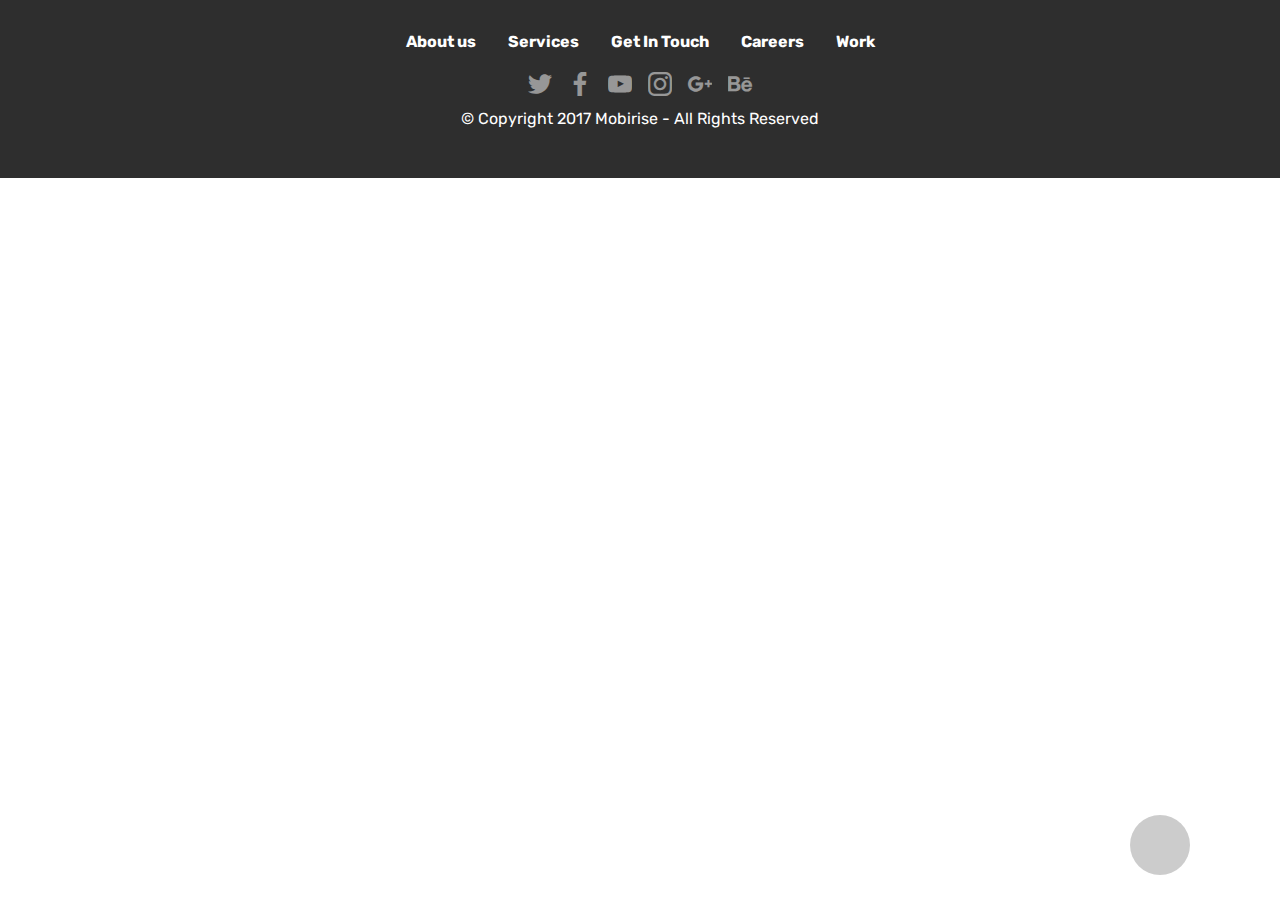
==== about.html @ 17cddb64 "create github pages" ====
<!DOCTYPE html>
<html>
<head>
  <!-- Site made with Mobirise Website Builder v4.3.5, https://mobirise.com -->
  <meta charset="UTF-8">
  <meta http-equiv="X-UA-Compatible" content="IE=edge">
  <meta name="generator" content="Mobirise v4.3.5, mobirise.com">
  <meta name="viewport" content="width=device-width, initial-scale=1">
  <link rel="shortcut icon" href="assets/images/smyf-s-logo-by-smyf-d3f9wxp-128x128.png" type="image/x-icon">
  <meta name="description" content="Who is Horizons?">
  <title>About_Us</title>
  <link rel="stylesheet" href="assets/tether/tether.min.css">
  <link rel="stylesheet" href="assets/bootstrap/css/bootstrap.min.css">
  <link rel="stylesheet" href="assets/bootstrap/css/bootstrap-grid.min.css">
  <link rel="stylesheet" href="assets/bootstrap/css/bootstrap-reboot.min.css">
  <link rel="stylesheet" href="assets/animate.css/animate.min.css">
  <link rel="stylesheet" href="assets/socicon/css/styles.css">
  <link rel="stylesheet" href="assets/theme/css/style.css">
  <link rel="stylesheet" href="assets/mobirise/css/mbr-additional.css" type="text/css">
  
  
  
</head>
<body>
<section once="" class="cid-qyWJoiJbVo" id="footer7-c" data-rv-view="954">

    

    

    <div class="container">
        <div class="media-container-row align-center mbr-white">
            <div class="row">
                <ul class="foot-menu">
                    
                    
                    
                    
                    
                <li class="foot-menu-item mbr-fonts-style display-7">
                        <a class="text-white mbr-bold" href="#" target="_blank">About us</a>
                    </li><li class="foot-menu-item mbr-fonts-style display-7">
                        <a class="text-white mbr-bold" href="#" target="_blank">Services</a>
                    </li><li class="foot-menu-item mbr-fonts-style display-7">
                        <a class="text-white mbr-bold" href="#" target="_blank">Get In Touch</a>
                    </li><li class="foot-menu-item mbr-fonts-style display-7">
                        <a class="text-white mbr-bold" href="#" target="_blank">Careers</a>
                    </li><li class="foot-menu-item mbr-fonts-style display-7">
                        <a class="text-white mbr-bold" href="#" target="_blank">Work</a>
                    </li></ul>
            </div>
            <div class="row">
                <div class="social-list align-right pb-2">
                    
                    
                    
                    
                    
                    
                <div class="soc-item">
                        <a href="https://twitter.com/mobirise" target="_blank">
                            <span class="socicon-twitter socicon mbr-iconfont mbr-iconfont-social" media-simple="true"></span>
                        </a>
                    </div><div class="soc-item">
                        <a href="https://www.facebook.com/pages/Mobirise/1616226671953247" target="_blank">
                            <span class="socicon-facebook socicon mbr-iconfont mbr-iconfont-social" media-simple="true"></span>
                        </a>
                    </div><div class="soc-item">
                        <a href="https://www.youtube.com/c/mobirise" target="_blank">
                            <span class="socicon-youtube socicon mbr-iconfont mbr-iconfont-social" media-simple="true"></span>
                        </a>
                    </div><div class="soc-item">
                        <a href="https://instagram.com/mobirise" target="_blank">
                            <span class="socicon-instagram socicon mbr-iconfont mbr-iconfont-social" media-simple="true"></span>
                        </a>
                    </div><div class="soc-item">
                        <a href="https://plus.google.com/u/0/+Mobirise" target="_blank">
                            <span class="socicon-googleplus socicon mbr-iconfont mbr-iconfont-social" media-simple="true"></span>
                        </a>
                    </div><div class="soc-item">
                        <a href="https://www.behance.net/Mobirise" target="_blank">
                            <span class="socicon-behance socicon mbr-iconfont mbr-iconfont-social" media-simple="true"></span>
                        </a>
                    </div></div>
            </div>
            <div class="row row-copirayt">
                <p class="mbr-text mb-0 mbr-fonts-style mbr-white display-7">
                    © Copyright 2017 Mobirise - All Rights Reserved
                </p>
            </div>
        </div>
    </div>
</section>


  <section class="engine"><a href="https://mobirise.co/f">bootstrap builder</a></section><script src="assets/web/assets/jquery/jquery.min.js"></script>
  <script src="assets/popper/popper.min.js"></script>
  <script src="assets/tether/tether.min.js"></script>
  <script src="assets/bootstrap/js/bootstrap.min.js"></script>
  <script src="assets/smooth-scroll/smooth-scroll.js"></script>
  <script src="assets/viewport-checker/jquery.viewportchecker.js"></script>
  <script src="assets/theme/js/script.js"></script>
  
  
 <div id="scrollToTop" class="scrollToTop mbr-arrow-up"><a style="text-align: center;"><i class="mbri-down mbr-iconfont"></i></a></div>
    <input name="animation" type="hidden">
  </body>
</html>
---- assets/socicon/css/styles.css ----
@charset "UTF-8";

@font-face {
  font-family: "socicon";
  src:url("../fonts/socicon.eot");
  src:url("../fonts/socicon.eot?#iefix") format("embedded-opentype"),
    url("../fonts/socicon.woff") format("woff"),
    url("../fonts/socicon.ttf") format("truetype"),
    url("../fonts/socicon.svg#socicon") format("svg");
  font-weight: normal;
  font-style: normal;

}

[data-icon]:before {
  font-family: "socicon" !important;
  content: attr(data-icon);
  font-style: normal !important;
  font-weight: normal !important;
  font-variant: normal !important;
  text-transform: none !important;
  speak: none;
  line-height: 1;
  -webkit-font-smoothing: antialiased;
  -moz-osx-font-smoothing: grayscale;
}

[class^="socicon-"]:before,
[class*=" socicon-"]:before {
  font-family: "socicon" !important;
  font-style: normal !important;
  font-weight: normal !important;
  font-variant: normal !important;
  text-transform: none !important;
  speak: none;
  line-height: 1;
  -webkit-font-smoothing: antialiased;
  -moz-osx-font-smoothing: grayscale;
}

.socicon-modelmayhem:before {
  content: "\e000";
}
.socicon-mixcloud:before {
  content: "\e001";
}
.socicon-drupal:before {
  content: "\e002";
}
.socicon-swarm:before {
  content: "\e003";
}
.socicon-istock:before {
  content: "\e004";
}
.socicon-yammer:before {
  content: "\e005";
}
.socicon-ello:before {
  content: "\e006";
}
.socicon-stackoverflow:before {
  content: "\e007";
}
.socicon-persona:before {
  content: "\e008";
}
.socicon-triplej:before {
  content: "\e009";
}
.socicon-houzz:before {
  content: "\e00a";
}
.socicon-rss:before {
  content: "\e00b";
}
.socicon-paypal:before {
  content: "\e00c";
}
.socicon-odnoklassniki:before {
  content: "\e00d";
}
.socicon-airbnb:before {
  content: "\e00e";
}
.socicon-periscope:before {
  content: "\e00f";
}
.socicon-outlook:before {
  content: "\e010";
}
.socicon-coderwall:before {
  content: "\e011";
}
.socicon-tripadvisor:before {
  content: "\e012";
}
.socicon-appnet:before {
  content: "\e013";
}
.socicon-goodreads:before {
  content: "\e014";
}
.socicon-tripit:before {
  content: "\e015";
}
.socicon-lanyrd:before {
  content: "\e016";
}
.socicon-slideshare:before {
  content: "\e017";
}
.socicon-buffer:before {
  content: "\e018";
}
.socicon-disqus:before {
  content: "\e019";
}
.socicon-vkontakte:before {
  content: "\e01a";
}
.socicon-whatsapp:before {
  content: "\e01b";
}
.socicon-patreon:before {
  content: "\e01c";
}
.socicon-storehouse:before {
  content: "\e01d";
}
.socicon-pocket:before {
  content: "\e01e";
}
.socicon-mail:before {
  content: "\e01f";
}
.socicon-blogger:before {
  content: "\e020";
}
.socicon-technorati:before {
  content: "\e021";
}
.socicon-reddit:before {
  content: "\e022";
}
.socicon-dribbble:before {
  content: "\e023";
}
.socicon-stumbleupon:before {
  content: "\e024";
}
.socicon-digg:before {
  content: "\e025";
}
.socicon-envato:before {
  content: "\e026";
}
.socicon-behance:before {
  content: "\e027";
}
.socicon-delicious:before {
  content: "\e028";
}
.socicon-deviantart:before {
  content: "\e029";
}
.socicon-forrst:before {
  content: "\e02a";
}
.socicon-play:before {
  content: "\e02b";
}
.socicon-zerply:before {
  content: "\e02c";
}
.socicon-wikipedia:before {
  content: "\e02d";
}
.socicon-apple:before {
  content: "\e02e";
}
.socicon-flattr:before {
  content: "\e02f";
}
.socicon-github:before {
  content: "\e030";
}
.socicon-renren:before {
  content: "\e031";
}
.socicon-friendfeed:before {
  content: "\e032";
}
.socicon-newsvine:before {
  content: "\e033";
}
.socicon-identica:before {
  content: "\e034";
}
.socicon-bebo:before {
  content: "\e035";
}
.socicon-zynga:before {
  content: "\e036";
}
.socicon-steam:before {
  content: "\e037";
}
.socicon-xbox:before {
  content: "\e038";
}
.socicon-windows:before {
  content: "\e039";
}
.socicon-qq:before {
  content: "\e03a";
}
.socicon-douban:before {
  content: "\e03b";
}
.socicon-meetup:before {
  content: "\e03c";
}
.socicon-playstation:before {
  content: "\e03d";
}
.socicon-android:before {
  content: "\e03e";
}
.socicon-snapchat:before {
  content: "\e03f";
}
.socicon-twitter:before {
  content: "\e040";
}
.socicon-facebook:before {
  content: "\e041";
}
.socicon-googleplus:before {
  content: "\e042";
}
.socicon-pinterest:before {
  content: "\e043";
}
.socicon-foursquare:before {
  content: "\e044";
}
.socicon-yahoo:before {
  content: "\e045";
}
.socicon-skype:before {
  content: "\e046";
}
.socicon-yelp:before {
  content: "\e047";
}
.socicon-feedburner:before {
  content: "\e048";
}
.socicon-linkedin:before {
  content: "\e049";
}
.socicon-viadeo:before {
  content: "\e04a";
}
.socicon-xing:before {
  content: "\e04b";
}
.socicon-myspace:before {
  content: "\e04c";
}
.socicon-soundcloud:before {
  content: "\e04d";
}
.socicon-spotify:before {
  content: "\e04e";
}
.socicon-grooveshark:before {
  content: "\e04f";
}
.socicon-lastfm:before {
  content: "\e050";
}
.socicon-youtube:before {
  content: "\e051";
}
.socicon-vimeo:before {
  content: "\e052";
}
.socicon-dailymotion:before {
  content: "\e053";
}
.socicon-vine:before {
  content: "\e054";
}
.socicon-flickr:before {
  content: "\e055";
}
.socicon-500px:before {
  content: "\e056";
}
.socicon-wordpress:before {
  content: "\e058";
}
.socicon-tumblr:before {
  content: "\e059";
}
.socicon-twitch:before {
  content: "\e05a";
}
.socicon-8tracks:before {
  content: "\e05b";
}
.socicon-amazon:before {
  content: "\e05c";
}
.socicon-icq:before {
  content: "\e05d";
}
.socicon-smugmug:before {
  content: "\e05e";
}
.socicon-ravelry:before {
  content: "\e05f";
}
.socicon-weibo:before {
  content: "\e060";
}
.socicon-baidu:before {
  content: "\e061";
}
.socicon-angellist:before {
  content: "\e062";
}
.socicon-ebay:before {
  content: "\e063";
}
.socicon-imdb:before {
  content: "\e064";
}
.socicon-stayfriends:before {
  content: "\e065";
}
.socicon-residentadvisor:before {
  content: "\e066";
}
.socicon-google:before {
  content: "\e067";
}
.socicon-yandex:before {
  content: "\e068";
}
.socicon-sharethis:before {
  content: "\e069";
}
.socicon-bandcamp:before {
  content: "\e06a";
}
.socicon-itunes:before {
  content: "\e06b";
}
.socicon-deezer:before {
  content: "\e06c";
}
.socicon-telegram:before {
  content: "\e06e";
}
.socicon-openid:before {
  content: "\e06f";
}
.socicon-amplement:before {
  content: "\e070";
}
.socicon-viber:before {
  content: "\e071";
}
.socicon-zomato:before {
  content: "\e072";
}
.socicon-draugiem:before {
  content: "\e074";
}
.socicon-endomodo:before {
  content: "\e075";
}
.socicon-filmweb:before {
  content: "\e076";
}
.socicon-stackexchange:before {
  content: "\e077";
}
.socicon-wykop:before {
  content: "\e078";
}
.socicon-teamspeak:before {
  content: "\e079";
}
.socicon-teamviewer:before {
  content: "\e07a";
}
.socicon-ventrilo:before {
  content: "\e07b";
}
.socicon-younow:before {
  content: "\e07c";
}
.socicon-raidcall:before {
  content: "\e07d";
}
.socicon-mumble:before {
  content: "\e07e";
}
.socicon-medium:before {
  content: "\e06d";
}
.socicon-bebee:before {
  content: "\e07f";
}
.socicon-hitbox:before {
  content: "\e080";
}
.socicon-reverbnation:before {
  content: "\e081";
}
.socicon-formulr:before {
  content: "\e082";
}
.socicon-instagram:before {
  content: "\e057";
}
.socicon-battlenet:before {
  content: "\e083";
}
.socicon-chrome:before {
  content: "\e084";
}
.socicon-discord:before {
  content: "\e086";
}
.socicon-issuu:before {
  content: "\e087";
}
.socicon-macos:before {
  content: "\e088";
}
.socicon-firefox:before {
  content: "\e089";
}
.socicon-opera:before {
  content: "\e08d";
}
.socicon-keybase:before {
  content: "\e090";
}
.socicon-alliance:before {
  content: "\e091";
}
.socicon-livejournal:before {
  content: "\e092";
}
.socicon-googlephotos:before {
  content: "\e093";
}
.socicon-horde:before {
  content: "\e094";
}
.socicon-etsy:before {
  content: "\e095";
}
.socicon-zapier:before {
  content: "\e096";
}
.socicon-google-scholar:before {
  content: "\e097";
}
.socicon-researchgate:before {
  content: "\e098";
}
.socicon-wechat:before {
  content: "\e099";
}
.socicon-strava:before {
  content: "\e09a";
}
.socicon-line:before {
  content: "\e09b";
}
.socicon-lyft:before {
  content: "\e09c";
}
.socicon-uber:before {
  content: "\e09d";
}
.socicon-songkick:before {
  content: "\e09e";
}
.socicon-viewbug:before {
  content: "\e09f";
}
.socicon-googlegroups:before {
  content: "\e0a0";
}
.socicon-quora:before {
  content: "\e073";
}
.socicon-diablo:before {
  content: "\e085";
}
.socicon-blizzard:before {
  content: "\e0a1";
}
.socicon-hearthstone:before {
  content: "\e08b";
}
.socicon-heroes:before {
  content: "\e08a";
}
.socicon-overwatch:before {
  content: "\e08c";
}
.socicon-warcraft:before {
  content: "\e08e";
}
.socicon-starcraft:before {
  content: "\e08f";
}
.socicon-beam:before {
  content: "\e0a2";
}
.socicon-curse:before {
  content: "\e0a3";
}
.socicon-player:before {
  content: "\e0a4";
}
.socicon-streamjar:before {
  content: "\e0a5";
}
.socicon-nintendo:before {
  content: "\e0a6";
}
.socicon-hellocoton:before {
  content: "\e0a7";
}
---- assets/theme/css/style.css ----
/*!
 * Mobirise v4 theme (https://mobirise.com/)
 * Copyright 2017 Mobirise
 */
section {
  background-color: #eeeeee; }

section,
.container,
.container-fluid {
  position: relative;
  word-wrap: break-word; }

a.mbr-iconfont:hover {
  text-decoration: none; }

.article .lead p, .article .lead ul, .article .lead ol, .article .lead pre, .article .lead blockquote {
  margin-bottom: 0; }

a {
  font-style: normal;
  font-weight: 400;
  cursor: pointer; }
  a, a:hover {
    text-decoration: none; }

figure {
  margin-bottom: 0; }

body {
  color: #232323; }

h1, h2, h3, h4, h5, h6,
.h1, .h2, .h3, .h4, .h5, .h6,
.display-1, .display-2, .display-3, .display-4 {
  line-height: 1;
  word-break: break-word;
  word-wrap: break-word; }

b, strong {
  font-weight: bold; }

blockquote {
  padding: 10px 0 10px 20px;
  position: relative;
  border-left: 2px solid;
  border-color: #ff3366; }

input:-webkit-autofill, input:-webkit-autofill:hover, input:-webkit-autofill:focus, input:-webkit-autofill:active {
  transition-delay: 9999s;
  transition-property: background-color, color; }

textarea[type="hidden"] {
  display: none; }

body {
  position: relative; }

section {
  background-position: 50% 50%;
  background-repeat: no-repeat;
  background-size: cover; }
  section .mbr-background-video,
  section .mbr-background-video-preview {
    position: absolute;
    bottom: 0;
    left: 0;
    right: 0;
    top: 0; }

.hidden {
  visibility: hidden; }

.mbr-z-index20 {
  z-index: 20; }

/*! Base colors */
.mbr-white {
  color: #ffffff; }

.mbr-black {
  color: #000000; }

.mbr-bg-white {
  background-color: #ffffff; }

.mbr-bg-black {
  background-color: #000000; }

/*! Text-aligns */
.align-left {
  text-align: left; }

.align-center {
  text-align: center; }

.align-right {
  text-align: right; }

@media (max-width: 767px) {
  .align-left, .align-center, .align-right, .mbr-section-btn, .mbr-section-title {
    text-align: center; } }
/*! Font-weight  */
.mbr-light {
  font-weight: 300; }

.mbr-regular {
  font-weight: 400; }

.mbr-semibold {
  font-weight: 500; }

.mbr-bold {
  font-weight: 700; }

/*! Media  */
.media-size-item {
  -webkit-flex: 1 1 auto;
  -moz-flex: 1 1 auto;
  -ms-flex: 1 1 auto;
  -o-flex: 1 1 auto;
  flex: 1 1 auto; }

.media-content {
  -webkit-flex-basis: 100%;
  flex-basis: 100%; }

.media-container-row {
  display: -ms-flexbox;
  display: -webkit-flex;
  display: flex;
  -webkit-flex-direction: row;
  -ms-flex-direction: row;
  flex-direction: row;
  -webkit-flex-wrap: wrap;
  -ms-flex-wrap: wrap;
  flex-wrap: wrap;
  -webkit-justify-content: center;
  -ms-flex-pack: center;
  justify-content: center;
  -webkit-align-content: center;
  -ms-flex-line-pack: center;
  align-content: center;
  -webkit-align-items: start;
  -ms-flex-align: start;
  align-items: start; }
  .media-container-row .media-size-item {
    width: 400px; }

.media-container-column {
  display: -ms-flexbox;
  display: -webkit-flex;
  display: flex;
  -webkit-flex-direction: column;
  -ms-flex-direction: column;
  flex-direction: column;
  -webkit-flex-wrap: wrap;
  -ms-flex-wrap: wrap;
  flex-wrap: wrap;
  -webkit-justify-content: center;
  -ms-flex-pack: center;
  justify-content: center;
  -webkit-align-content: center;
  -ms-flex-line-pack: center;
  align-content: center;
  -webkit-align-items: stretch;
  -ms-flex-align: stretch;
  align-items: stretch; }
  .media-container-column > * {
    width: 100%; }

@media (min-width: 992px) {
  .media-container-row {
    -webkit-flex-wrap: nowrap;
    -ms-flex-wrap: nowrap;
    flex-wrap: nowrap; } }
figure {
  overflow: hidden; }

figure[mbr-media-size] {
  transition: width 0.1s; }

.mbr-figure img, .mbr-figure iframe {
  display: block;
  width: 100%; }

.card {
  background-color: transparent;
  border: none; }

.card-img {
  text-align: center;
  flex-shrink: 0; }

.media {
  max-width: 100%;
  margin: 0 auto; }

.mbr-figure {
  -ms-flex-item-align: center;
  -ms-grid-row-align: center;
  -webkit-align-self: center;
  align-self: center; }

.media-container > div {
  max-width: 100%; }

.mbr-figure img, .card-img img {
  width: 100%; }

@media (max-width: 991px) {
  .media-size-item {
    width: auto !important; }

  .media {
    width: auto; }

  .mbr-figure {
    width: 100% !important; } }
/*! Buttons */
.mbr-section-btn {
  margin-left: -.25rem;
  margin-right: -.25rem;
  font-size: 0; }

nav .mbr-section-btn {
  margin-left: 0rem;
  margin-right: 0rem; }

/*! Btn icon margin */
.btn .mbr-iconfont, .btn.btn-sm .mbr-iconfont {
  cursor: pointer;
  margin-right: 0.5rem; }

.btn.btn-md .mbr-iconfont, .btn.btn-md .mbr-iconfont {
  margin-right: 0.8rem; }

.mbr-regular {
  font-weight: 400; }

.mbr-semibold {
  font-weight: 500; }

.mbr-bold {
  font-weight: 700; }

[type="submit"] {
  -webkit-appearance: none; }

/*! Full-screen */
.mbr-fullscreen .mbr-overlay {
  min-height: 100vh; }

.mbr-fullscreen {
  display: flex;
  display: -webkit-flex;
  display: -moz-flex;
  display: -ms-flex;
  display: -o-flex;
  align-items: center;
  -webkit-align-items: center;
  min-height: 100vh;
  padding-top: 3rem;
  padding-bottom: 3rem; }

/*! Map */
.map {
  height: 25rem;
  position: relative; }
  .map iframe {
    width: 100%;
    height: 100%; }

/* Form */
.form-asterisk {
  font-family: initial;
  position: absolute;
  top: -2px;
  font-weight: normal; }

/*! Scroll to top arrow */
.mbr-arrow-up {
  bottom: 25px;
  right: 90px;
  position: fixed;
  text-align: right;
  z-index: 5000;
  color: #ffffff;
  font-size: 32px;
  transform: rotate(180deg);
  -webkit-transform: rotate(180deg); }

.mbr-arrow-up a {
  background: rgba(0, 0, 0, 0.2);
  border-radius: 3px;
  color: #fff;
  display: inline-block;
  height: 60px;
  width: 60px;
  outline-style: none !important;
  position: relative;
  text-decoration: none;
  transition: all .3s ease-in-out;
  cursor: pointer;
  text-align: center; }
  .mbr-arrow-up a:hover {
    background-color: rgba(0, 0, 0, 0.4); }
  .mbr-arrow-up a i {
    line-height: 60px; }

.mbr-arrow-up-icon {
  display: block;
  color: #fff; }

.mbr-arrow-up-icon::before {
  content: "\203a";
  display: inline-block;
  font-family: serif;
  font-size: 32px;
  line-height: 1;
  font-style: normal;
  position: relative;
  top: 6px;
  left: -4px;
  -webkit-transform: rotate(-90deg);
  transform: rotate(-90deg); }

/*! Arrow Down */
.mbr-arrow {
  position: absolute;
  bottom: 45px;
  left: 50%;
  width: 60px;
  height: 60px;
  cursor: pointer;
  background-color: rgba(80, 80, 80, 0.5);
  border-radius: 50%;
  -webkit-transform: translateX(-50%);
  transform: translateX(-50%); }
  .mbr-arrow > a {
    display: inline-block;
    text-decoration: none;
    outline-style: none;
    -webkit-animation: arrowdown 1.7s ease-in-out infinite;
    animation: arrowdown 1.7s ease-in-out infinite; }
    .mbr-arrow > a > i {
      position: absolute;
      top: -2px;
      left: 15px;
      font-size: 2rem; }

@keyframes arrowdown {
  0% {
    transform: translateY(0px);
    -webkit-transform: translateY(0px); }
  50% {
    transform: translateY(-5px);
    -webkit-transform: translateY(-5px); }
  100% {
    transform: translateY(0px);
    -webkit-transform: translateY(0px); } }
@-webkit-keyframes arrowdown {
  0% {
    transform: translateY(0px);
    -webkit-transform: translateY(0px); }
  50% {
    transform: translateY(-5px);
    -webkit-transform: translateY(-5px); }
  100% {
    transform: translateY(0px);
    -webkit-transform: translateY(0px); } }
@media (max-width: 500px) {
  .mbr-arrow-up {
    left: 50%;
    right: auto;
    transform: translateX(-50%) rotate(180deg);
    -webkit-transform: translateX(-50%) rotate(180deg); } }
/*Gradients animation*/
@keyframes gradient-animation {
  from {
    background-position: 0% 100%;
    animation-timing-function: ease-in-out; }
  to {
    background-position: 100% 0%;
    animation-timing-function: ease-in-out; } }
@-webkit-keyframes gradient-animation {
  from {
    background-position: 0% 100%;
    animation-timing-function: ease-in-out; }
  to {
    background-position: 100% 0%;
    animation-timing-function: ease-in-out; } }
.bg-gradient {
  background-size: 200% 200%;
  animation: gradient-animation 5s infinite alternate;
  -webkit-animation: gradient-animation 5s infinite alternate; }

.menu .navbar-brand {
  display: -webkit-flex; }
  .menu .navbar-brand span {
    display: flex;
    display: -webkit-flex; }
  .menu .navbar-brand .navbar-caption-wrap {
    display: -webkit-flex; }
  .menu .navbar-brand .navbar-logo img {
    display: -webkit-flex; }
@media (min-width: 768px) and (max-width: 991px) {
  .menu .navbar-toggleable-sm .navbar-nav {
    display: -webkit-box;
    display: -webkit-flex;
    display: -ms-flexbox; } }
@media (min-width: 992px) {
  .menu .navbar-nav.nav-dropdown {
    display: -webkit-flex; }
  .menu .navbar-toggleable-sm .navbar-collapse {
    display: -webkit-flex !important; } }

/*# sourceMappingURL=style.css.map */
.engine {
	position: absolute;
	text-indent: -2400px;
	text-align: center;
	padding: 0;
	top: 0;
	left: -2400px;
}
---- assets/mobirise/css/mbr-additional.css ----
@import url(https://fonts.googleapis.com/css?family=Rubik:300,300i,400,400i,500,500i,700,700i,900,900i);





body {
  font-style: normal;
  line-height: 1.5;
}
.mbr-section-title {
  font-style: normal;
  line-height: 1.2;
}
.mbr-section-subtitle {
  line-height: 1.3;
}
.mbr-text {
  font-style: normal;
  line-height: 1.6;
}
.display-1 {
  font-family: 'Rubik', sans-serif;
  font-size: 4.25rem;
}
.display-1 > .mbr-iconfont {
  font-size: 6.8rem;
}
.display-2 {
  font-family: 'Rubik', sans-serif;
  font-size: 3.2rem;
}
.display-2 > .mbr-iconfont {
  font-size: 5.12rem;
}
.display-4 {
  font-family: 'Rubik', sans-serif;
  font-size: 1rem;
}
.display-4 > .mbr-iconfont {
  font-size: 1.6rem;
}
.display-5 {
  font-family: 'Rubik', sans-serif;
  font-size: 1.5rem;
}
.display-5 > .mbr-iconfont {
  font-size: 2.4rem;
}
.display-7 {
  font-family: 'Rubik', sans-serif;
  font-size: 1rem;
}
.display-7 > .mbr-iconfont {
  font-size: 1.6rem;
}
/* ---- Fluid typography for mobile devices ---- */
/* 1.4 - font scale ratio ( bootstrap == 1.42857 ) */
/* 100vw - current viewport width */
/* (48 - 20)  48 == 48rem == 768px, 20 == 20rem == 320px(minimal supported viewport) */
/* 0.65 - min scale variable, may vary */
@media (max-width: 768px) {
  .display-1 {
    font-size: 3.4rem;
    font-size: calc( 2.1374999999999997rem + (4.25 - 2.1374999999999997) * ((100vw - 20rem) / (48 - 20)));
    line-height: calc( 1.4 * (2.1374999999999997rem + (4.25 - 2.1374999999999997) * ((100vw - 20rem) / (48 - 20))));
  }
  .display-2 {
    font-size: 2.56rem;
    font-size: calc( 1.77rem + (3.2 - 1.77) * ((100vw - 20rem) / (48 - 20)));
    line-height: calc( 1.4 * (1.77rem + (3.2 - 1.77) * ((100vw - 20rem) / (48 - 20))));
  }
  .display-4 {
    font-size: 0.8rem;
    font-size: calc( 1rem + (1 - 1) * ((100vw - 20rem) / (48 - 20)));
    line-height: calc( 1.4 * (1rem + (1 - 1) * ((100vw - 20rem) / (48 - 20))));
  }
  .display-5 {
    font-size: 1.2rem;
    font-size: calc( 1.175rem + (1.5 - 1.175) * ((100vw - 20rem) / (48 - 20)));
    line-height: calc( 1.4 * (1.175rem + (1.5 - 1.175) * ((100vw - 20rem) / (48 - 20))));
  }
}
/* Buttons */
.btn {
  font-weight: 500;
  border-width: 2px;
  font-style: normal;
  letter-spacing: 1px;
  margin: .4rem .8rem;
  white-space: normal;
  -webkit-transition: all 0.3s ease-in-out;
  -moz-transition: all 0.3s ease-in-out;
  transition: all 0.3s ease-in-out;
  padding: 1rem 3rem;
  border-radius: 3px;
  display: inline-flex;
  align-items: center;
  justify-content: center;
  word-break: break-word;
}
.btn-sm {
  font-weight: 500;
  letter-spacing: 1px;
  -webkit-transition: all 0.3s ease-in-out;
  -moz-transition: all 0.3s ease-in-out;
  transition: all 0.3s ease-in-out;
  padding: 0.6rem 1.5rem;
  border-radius: 3px;
}
.btn-md {
  font-weight: 500;
  letter-spacing: 1px;
  margin: .4rem .8rem !important;
  -webkit-transition: all 0.3s ease-in-out;
  -moz-transition: all 0.3s ease-in-out;
  transition: all 0.3s ease-in-out;
  padding: 1rem 3rem;
  border-radius: 3px;
}
.btn-lg {
  font-weight: 500;
  letter-spacing: 1px;
  margin: .4rem .8rem !important;
  -webkit-transition: all 0.3s ease-in-out;
  -moz-transition: all 0.3s ease-in-out;
  transition: all 0.3s ease-in-out;
  padding: 1.2rem 3.2rem;
  border-radius: 3px;
}
.bg-primary {
  background-color: #149dcc !important;
}
.bg-success {
  background-color: #f7ed4a !important;
}
.bg-info {
  background-color: #82786e !important;
}
.bg-warning {
  background-color: #879a9f !important;
}
.bg-danger {
  background-color: #b1a374 !important;
}
.btn-primary,
.btn-primary:active {
  background-color: #149dcc;
  border-color: #149dcc;
  color: #ffffff;
}
.btn-primary:hover,
.btn-primary:focus,
.btn-primary.focus,
.btn-primary.active {
  color: #ffffff;
  background-color: #0d6786;
  border-color: #0d6786;
}
.btn-primary.disabled,
.btn-primary:disabled {
  color: #ffffff !important;
  background-color: #0d6786 !important;
  border-color: #0d6786 !important;
}
.btn-secondary,
.btn-secondary:active {
  background-color: #ff3366;
  border-color: #ff3366;
  color: #ffffff;
}
.btn-secondary:hover,
.btn-secondary:focus,
.btn-secondary.focus,
.btn-secondary.active {
  color: #ffffff;
  background-color: #e50039;
  border-color: #e50039;
}
.btn-secondary.disabled,
.btn-secondary:disabled {
  color: #ffffff !important;
  background-color: #e50039 !important;
  border-color: #e50039 !important;
}
.btn-info,
.btn-info:active {
  background-color: #82786e;
  border-color: #82786e;
  color: #ffffff;
}
.btn-info:hover,
.btn-info:focus,
.btn-info.focus,
.btn-info.active {
  color: #ffffff;
  background-color: #59524b;
  border-color: #59524b;
}
.btn-info.disabled,
.btn-info:disabled {
  color: #ffffff !important;
  background-color: #59524b !important;
  border-color: #59524b !important;
}
.btn-success,
.btn-success:active {
  background-color: #f7ed4a;
  border-color: #f7ed4a;
  color: #ffffff;
}
.btn-success:hover,
.btn-success:focus,
.btn-success.focus,
.btn-success.active {
  color: #ffffff;
  background-color: #eadd0a;
  border-color: #eadd0a;
}
.btn-success.disabled,
.btn-success:disabled {
  color: #ffffff !important;
  background-color: #eadd0a !important;
  border-color: #eadd0a !important;
}
.btn-warning,
.btn-warning:active {
  background-color: #879a9f;
  border-color: #879a9f;
  color: #ffffff;
}
.btn-warning:hover,
.btn-warning:focus,
.btn-warning.focus,
.btn-warning.active {
  color: #ffffff;
  background-color: #617479;
  border-color: #617479;
}
.btn-warning.disabled,
.btn-warning:disabled {
  color: #ffffff !important;
  background-color: #617479 !important;
  border-color: #617479 !important;
}
.btn-danger,
.btn-danger:active {
  background-color: #b1a374;
  border-color: #b1a374;
  color: #ffffff;
}
.btn-danger:hover,
.btn-danger:focus,
.btn-danger.focus,
.btn-danger.active {
  color: #ffffff;
  background-color: #8b7d4e;
  border-color: #8b7d4e;
}
.btn-danger.disabled,
.btn-danger:disabled {
  color: #ffffff !important;
  background-color: #8b7d4e !important;
  border-color: #8b7d4e !important;
}
.btn-white {
  color: #333333 !important;
}
.btn-white,
.btn-white:active {
  background-color: #ffffff;
  border-color: #ffffff;
  color: #ffffff;
}
.btn-white:hover,
.btn-white:focus,
.btn-white.focus,
.btn-white.active {
  color: #ffffff;
  background-color: #d4d4d4;
  border-color: #d4d4d4;
}
.btn-white.disabled,
.btn-white:disabled {
  color: #ffffff !important;
  background-color: #d4d4d4 !important;
  border-color: #d4d4d4 !important;
}
.btn-black,
.btn-black:active {
  background-color: #333333;
  border-color: #333333;
  color: #ffffff;
}
.btn-black:hover,
.btn-black:focus,
.btn-black.focus,
.btn-black.active {
  color: #ffffff;
  background-color: #0d0d0d;
  border-color: #0d0d0d;
}
.btn-black.disabled,
.btn-black:disabled {
  color: #ffffff !important;
  background-color: #0d0d0d !important;
  border-color: #0d0d0d !important;
}
.btn-primary-outline,
.btn-primary-outline:active {
  background: none;
  border-color: #0b566f;
  color: #0b566f;
}
.btn-primary-outline:hover,
.btn-primary-outline:focus,
.btn-primary-outline.focus,
.btn-primary-outline.active {
  color: #ffffff;
  background-color: #149dcc;
  border-color: #149dcc;
}
.btn-primary-outline.disabled,
.btn-primary-outline:disabled {
  color: #ffffff !important;
  background-color: #149dcc !important;
  border-color: #149dcc !important;
}
.btn-secondary-outline,
.btn-secondary-outline:active {
  background: none;
  border-color: #cc0033;
  color: #cc0033;
}
.btn-secondary-outline:hover,
.btn-secondary-outline:focus,
.btn-secondary-outline.focus,
.btn-secondary-outline.active {
  color: #ffffff;
  background-color: #ff3366;
  border-color: #ff3366;
}
.btn-secondary-outline.disabled,
.btn-secondary-outline:disabled {
  color: #ffffff !important;
  background-color: #ff3366 !important;
  border-color: #ff3366 !important;
}
.btn-info-outline,
.btn-info-outline:active {
  background: none;
  border-color: #4b453f;
  color: #4b453f;
}
.btn-info-outline:hover,
.btn-info-outline:focus,
.btn-info-outline.focus,
.btn-info-outline.active {
  color: #ffffff;
  background-color: #82786e;
  border-color: #82786e;
}
.btn-info-outline.disabled,
.btn-info-outline:disabled {
  color: #ffffff !important;
  background-color: #82786e !important;
  border-color: #82786e !important;
}
.btn-success-outline,
.btn-success-outline:active {
  background: none;
  border-color: #d2c609;
  color: #d2c609;
}
.btn-success-outline:hover,
.btn-success-outline:focus,
.btn-success-outline.focus,
.btn-success-outline.active {
  color: #ffffff;
  background-color: #f7ed4a;
  border-color: #f7ed4a;
}
.btn-success-outline.disabled,
.btn-success-outline:disabled {
  color: #ffffff !important;
  background-color: #f7ed4a !important;
  border-color: #f7ed4a !important;
}
.btn-warning-outline,
.btn-warning-outline:active {
  background: none;
  border-color: #55666b;
  color: #55666b;
}
.btn-warning-outline:hover,
.btn-warning-outline:focus,
.btn-warning-outline.focus,
.btn-warning-outline.active {
  color: #ffffff;
  background-color: #879a9f;
  border-color: #879a9f;
}
.btn-warning-outline.disabled,
.btn-warning-outline:disabled {
  color: #ffffff !important;
  background-color: #879a9f !important;
  border-color: #879a9f !important;
}
.btn-danger-outline,
.btn-danger-outline:active {
  background: none;
  border-color: #7a6e45;
  color: #7a6e45;
}
.btn-danger-outline:hover,
.btn-danger-outline:focus,
.btn-danger-outline.focus,
.btn-danger-outline.active {
  color: #ffffff;
  background-color: #b1a374;
  border-color: #b1a374;
}
.btn-danger-outline.disabled,
.btn-danger-outline:disabled {
  color: #ffffff !important;
  background-color: #b1a374 !important;
  border-color: #b1a374 !important;
}
.btn-black-outline,
.btn-black-outline:active {
  background: none;
  border-color: #000000;
  color: #000000;
}
.btn-black-outline:hover,
.btn-black-outline:focus,
.btn-black-outline.focus,
.btn-black-outline.active {
  color: #ffffff;
  background-color: #333333;
  border-color: #333333;
}
.btn-black-outline.disabled,
.btn-black-outline:disabled {
  color: #ffffff !important;
  background-color: #333333 !important;
  border-color: #333333 !important;
}
.btn-white-outline,
.btn-white-outline:active,
.btn-white-outline.active {
  background: none;
  border-color: #ffffff;
  color: #ffffff;
}
.btn-white-outline:hover,
.btn-white-outline:focus,
.btn-white-outline.focus {
  color: #333333;
  background-color: #ffffff;
  border-color: #ffffff;
}
.text-primary {
  color: #149dcc !important;
}
.text-secondary {
  color: #ff3366 !important;
}
.text-success {
  color: #f7ed4a !important;
}
.text-info {
  color: #82786e !important;
}
.text-warning {
  color: #879a9f !important;
}
.text-danger {
  color: #b1a374 !important;
}
.text-white {
  color: #ffffff !important;
}
.text-black {
  color: #000000 !important;
}
a.text-primary:hover,
a.text-primary:focus {
  color: #0b566f !important;
}
a.text-secondary:hover,
a.text-secondary:focus {
  color: #cc0033 !important;
}
a.text-success:hover,
a.text-success:focus {
  color: #d2c609 !important;
}
a.text-info:hover,
a.text-info:focus {
  color: #4b453f !important;
}
a.text-warning:hover,
a.text-warning:focus {
  color: #55666b !important;
}
a.text-danger:hover,
a.text-danger:focus {
  color: #7a6e45 !important;
}
a.text-white:hover,
a.text-white:focus {
  color: #b3b3b3 !important;
}
a.text-black:hover,
a.text-black:focus {
  color: #4d4d4d !important;
}
.alert-success {
  background-color: #70c770;
}
.alert-info {
  background-color: #82786e;
}
.alert-warning {
  background-color: #879a9f;
}
.alert-danger {
  background-color: #b1a374;
}
.mbr-section-btn a.btn:not(.btn-form) {
  border-radius: 100px;
}
.mbr-section-btn a.btn:not(.btn-form):hover {
  box-shadow: 0 10px 40px 0 rgba(0, 0, 0, 0.2);
}
.mbr-gallery-filter li a {
  border-radius: 100px !important;
}
.mbr-gallery-filter li.active .btn {
  background-color: #149dcc;
  border-color: #149dcc;
  color: #ffffff;
}
.mbr-gallery-filter li.active .btn:focus {
  box-shadow: none;
}
.nav-tabs .nav-link {
  border-radius: 100px !important;
}
.btn-form {
  border-radius: 0;
}
.btn-form:hover {
  cursor: pointer;
}
a,
a:hover {
  color: #149dcc;
}
.mbr-plan-header.bg-primary .mbr-plan-subtitle,
.mbr-plan-header.bg-primary .mbr-plan-price-desc {
  color: #b4e6f8;
}
.mbr-plan-header.bg-success .mbr-plan-subtitle,
.mbr-plan-header.bg-success .mbr-plan-price-desc {
  color: #ffffff;
}
.mbr-plan-header.bg-info .mbr-plan-subtitle,
.mbr-plan-header.bg-info .mbr-plan-price-desc {
  color: #beb8b2;
}
.mbr-plan-header.bg-warning .mbr-plan-subtitle,
.mbr-plan-header.bg-warning .mbr-plan-price-desc {
  color: #ced6d8;
}
.mbr-plan-header.bg-danger .mbr-plan-subtitle,
.mbr-plan-header.bg-danger .mbr-plan-price-desc {
  color: #dfd9c6;
}
/* Scroll to top button*/
#scrollToTop a {
  border-radius: 100px;
}
/* Others*/
.note-check a[data-value=Rubik] {
  font-style: normal;
}
.mbr-arrow a {
  color: #ffffff;
}
.form-control-label {
  position: relative;
  cursor: pointer;
  margin-bottom: .357em;
  padding: 0;
}
.alert {
  color: #ffffff;
  border-radius: 0;
  border: 0;
  font-size: .875rem;
  line-height: 1.5;
  margin-bottom: 1.875rem;
  padding: 1.25rem;
  position: relative;
}
.alert.alert-form::after {
  background-color: inherit;
  bottom: -7px;
  content: "";
  display: block;
  height: 14px;
  left: 50%;
  margin-left: -7px;
  position: absolute;
  transform: rotate(45deg);
  width: 14px;
}
.form-control {
  background-color: #f5f5f5;
  box-shadow: none;
  color: #565656;
  font-family: 'Rubik', sans-serif;
  font-size: 1rem;
  line-height: 1.43;
  min-height: 3.5em;
  padding: 1.07em .5em;
}
.form-control > .mbr-iconfont {
  font-size: 1.6rem;
}
.form-control,
.form-control:focus {
  border: 1px solid #e8e8e8;
}
.form-active .form-control:invalid {
  border-color: red;
}
.mbr-overlay {
  background-color: #000;
  bottom: 0;
  left: 0;
  opacity: .5;
  position: absolute;
  right: 0;
  top: 0;
  z-index: 0;
}
blockquote {
  font-style: italic;
  padding: 10px 0 10px 20px;
  font-size: 1.09rem;
  position: relative;
  border-color: #149dcc;
  border-width: 3px;
}
ul,
ol,
pre,
blockquote {
  margin-bottom: 2.3125rem;
}
pre {
  background: #f4f4f4;
  padding: 10px 24px;
  white-space: pre-wrap;
}
.inactive {
  -webkit-user-select: none;
  -moz-user-select: none;
  -ms-user-select: none;
  user-select: none;
  pointer-events: none;
  -webkit-user-drag: none;
  user-drag: none;
}
.mbr-section__comments .row {
  justify-content: center;
}
/* Forms */
.mbr-form .btn {
  margin: .4rem 0;
}
.mbr-form .input-group-btn a.btn {
  border-radius: 100px !important;
}
.mbr-form .input-group-btn a.btn:hover {
  box-shadow: 0 10px 40px 0 rgba(0, 0, 0, 0.2);
}
.mbr-form .input-group-btn button[type="submit"] {
  border-radius: 100px !important;
  padding: 1rem 3rem;
}
.mbr-form .input-group-btn button[type="submit"]:hover {
  box-shadow: 0 10px 40px 0 rgba(0, 0, 0, 0.2);
}
.form2 .form-control {
  border-top-left-radius: 100px;
  border-bottom-left-radius: 100px;
}
.form2 .input-group-btn a.btn {
  border-top-left-radius: 0 !important;
  border-bottom-left-radius: 0 !important;
}
.form2 .input-group-btn button[type="submit"] {
  border-top-left-radius: 0 !important;
  border-bottom-left-radius: 0 !important;
}
.form3 input[type="email"] {
  border-radius: 100px !important;
}
@media (max-width: 349px) {
  .form2 input[type="email"] {
    border-radius: 100px !important;
  }
  .form2 .input-group-btn a.btn {
    border-radius: 100px !important;
  }
  .form2 .input-group-btn button[type="submit"] {
    border-radius: 100px !important;
  }
}
@media (max-width: 767px) {
  .btn {
    font-size: .75rem !important;
  }
  .btn .mbr-iconfont {
    font-size: 1rem !important;
  }
}
/* Social block */
.btn-social {
  font-size: 20px;
  border-radius: 50%;
  padding: 0;
  width: 44px;
  height: 44px;
  line-height: 44px;
  text-align: center;
  position: relative;
  border: 2px solid #c0a375;
  border-color: #149dcc;
  color: #232323;
  cursor: pointer;
}
.btn-social i {
  top: 0;
  line-height: 44px;
  width: 44px;
}
.btn-social:hover {
  color: #fff;
  background: #149dcc;
}
.btn-social + .btn {
  margin-left: .1rem;
}
/* Footer */
.mbr-footer-content li::before,
.mbr-footer .mbr-contacts li::before {
  background: #149dcc;
}
.mbr-footer-content li a:hover,
.mbr-footer .mbr-contacts li a:hover {
  color: #149dcc;
}
.footer3 input[type="email"],
.footer4 input[type="email"] {
  border-radius: 100px !important;
}
.footer3 .input-group-btn a.btn,
.footer4 .input-group-btn a.btn {
  border-radius: 100px !important;
}
.footer3 .input-group-btn button[type="submit"],
.footer4 .input-group-btn button[type="submit"] {
  border-radius: 100px !important;
}
/* Headers*/
.header13 .form-inline input[type="email"],
.header14 .form-inline input[type="email"] {
  border-radius: 100px;
}
.header13 .form-inline input[type="text"],
.header14 .form-inline input[type="text"] {
  border-radius: 100px;
}
.header13 .form-inline input[type="tel"],
.header14 .form-inline input[type="tel"] {
  border-radius: 100px;
}
.header13 .form-inline a.btn,
.header14 .form-inline a.btn {
  border-radius: 100px;
}
.header13 .form-inline button,
.header14 .form-inline button {
  border-radius: 100px !important;
}
.offset-1 {
  margin-left: 8.33333%;
}
.offset-2 {
  margin-left: 16.66667%;
}
.offset-3 {
  margin-left: 25%;
}
.offset-4 {
  margin-left: 33.33333%;
}
.offset-5 {
  margin-left: 41.66667%;
}
.offset-6 {
  margin-left: 50%;
}
.offset-7 {
  margin-left: 58.33333%;
}
.offset-8 {
  margin-left: 66.66667%;
}
.offset-9 {
  margin-left: 75%;
}
.offset-10 {
  margin-left: 83.33333%;
}
.offset-11 {
  margin-left: 91.66667%;
}
@media (min-width: 576px) {
  .offset-sm-0 {
    margin-left: 0%;
  }
  .offset-sm-1 {
    margin-left: 8.33333%;
  }
  .offset-sm-2 {
    margin-left: 16.66667%;
  }
  .offset-sm-3 {
    margin-left: 25%;
  }
  .offset-sm-4 {
    margin-left: 33.33333%;
  }
  .offset-sm-5 {
    margin-left: 41.66667%;
  }
  .offset-sm-6 {
    margin-left: 50%;
  }
  .offset-sm-7 {
    margin-left: 58.33333%;
  }
  .offset-sm-8 {
    margin-left: 66.66667%;
  }
  .offset-sm-9 {
    margin-left: 75%;
  }
  .offset-sm-10 {
    margin-left: 83.33333%;
  }
  .offset-sm-11 {
    margin-left: 91.66667%;
  }
}
@media (min-width: 768px) {
  .offset-md-0 {
    margin-left: 0%;
  }
  .offset-md-1 {
    margin-left: 8.33333%;
  }
  .offset-md-2 {
    margin-left: 16.66667%;
  }
  .offset-md-3 {
    margin-left: 25%;
  }
  .offset-md-4 {
    margin-left: 33.33333%;
  }
  .offset-md-5 {
    margin-left: 41.66667%;
  }
  .offset-md-6 {
    margin-left: 50%;
  }
  .offset-md-7 {
    margin-left: 58.33333%;
  }
  .offset-md-8 {
    margin-left: 66.66667%;
  }
  .offset-md-9 {
    margin-left: 75%;
  }
  .offset-md-10 {
    margin-left: 83.33333%;
  }
  .offset-md-11 {
    margin-left: 91.66667%;
  }
}
@media (min-width: 992px) {
  .offset-lg-0 {
    margin-left: 0%;
  }
  .offset-lg-1 {
    margin-left: 8.33333%;
  }
  .offset-lg-2 {
    margin-left: 16.66667%;
  }
  .offset-lg-3 {
    margin-left: 25%;
  }
  .offset-lg-4 {
    margin-left: 33.33333%;
  }
  .offset-lg-5 {
    margin-left: 41.66667%;
  }
  .offset-lg-6 {
    margin-left: 50%;
  }
  .offset-lg-7 {
    margin-left: 58.33333%;
  }
  .offset-lg-8 {
    margin-left: 66.66667%;
  }
  .offset-lg-9 {
    margin-left: 75%;
  }
  .offset-lg-10 {
    margin-left: 83.33333%;
  }
  .offset-lg-11 {
    margin-left: 91.66667%;
  }
}
@media (min-width: 1200px) {
  .offset-xl-0 {
    margin-left: 0%;
  }
  .offset-xl-1 {
    margin-left: 8.33333%;
  }
  .offset-xl-2 {
    margin-left: 16.66667%;
  }
  .offset-xl-3 {
    margin-left: 25%;
  }
  .offset-xl-4 {
    margin-left: 33.33333%;
  }
  .offset-xl-5 {
    margin-left: 41.66667%;
  }
  .offset-xl-6 {
    margin-left: 50%;
  }
  .offset-xl-7 {
    margin-left: 58.33333%;
  }
  .offset-xl-8 {
    margin-left: 66.66667%;
  }
  .offset-xl-9 {
    margin-left: 75%;
  }
  .offset-xl-10 {
    margin-left: 83.33333%;
  }
  .offset-xl-11 {
    margin-left: 91.66667%;
  }
}
.navbar-toggler {
  -webkit-align-self: flex-start;
  -ms-flex-item-align: start;
  align-self: flex-start;
  padding: 0.25rem 0.75rem;
  font-size: 1.25rem;
  line-height: 1;
  background: transparent;
  border: 1px solid transparent;
  -webkit-border-radius: 0.25rem;
  border-radius: 0.25rem;
}
.navbar-toggler:focus,
.navbar-toggler:hover {
  text-decoration: none;
}
.navbar-toggler-icon {
  display: inline-block;
  width: 1.5em;
  height: 1.5em;
  vertical-align: middle;
  content: "";
  background: no-repeat center center;
  -webkit-background-size: 100% 100%;
  -o-background-size: 100% 100%;
  background-size: 100% 100%;
}
.navbar-toggler-left {
  position: absolute;
  left: 1rem;
}
.navbar-toggler-right {
  position: absolute;
  right: 1rem;
}
@media (max-width: 575px) {
  .navbar-toggleable .navbar-nav .dropdown-menu {
    position: static;
    float: none;
  }
  .navbar-toggleable > .container {
    padding-right: 0;
    padding-left: 0;
  }
}
@media (min-width: 576px) {
  .navbar-toggleable {
    -webkit-box-orient: horizontal;
    -webkit-box-direction: normal;
    -webkit-flex-direction: row;
    -ms-flex-direction: row;
    flex-direction: row;
    -webkit-flex-wrap: nowrap;
    -ms-flex-wrap: nowrap;
    flex-wrap: nowrap;
    -webkit-box-align: center;
    -webkit-align-items: center;
    -ms-flex-align: center;
    align-items: center;
  }
  .navbar-toggleable .navbar-nav {
    -webkit-box-orient: horizontal;
    -webkit-box-direction: normal;
    -webkit-flex-direction: row;
    -ms-flex-direction: row;
    flex-direction: row;
  }
  .navbar-toggleable .navbar-nav .nav-link {
    padding-right: .5rem;
    padding-left: .5rem;
  }
  .navbar-toggleable > .container {
    display: -webkit-box;
    display: -webkit-flex;
    display: -ms-flexbox;
    display: flex;
    -webkit-flex-wrap: nowrap;
    -ms-flex-wrap: nowrap;
    flex-wrap: nowrap;
    -webkit-box-align: center;
    -webkit-align-items: center;
    -ms-flex-align: center;
    align-items: center;
  }
  .navbar-toggleable .navbar-collapse {
    display: -webkit-box !important;
    display: -webkit-flex !important;
    display: -ms-flexbox !important;
    display: flex !important;
    width: 100%;
  }
  .navbar-toggleable .navbar-toggler {
    display: none;
  }
}
@media (max-width: 767px) {
  .navbar-toggleable-sm .navbar-nav .dropdown-menu {
    position: static;
    float: none;
  }
  .navbar-toggleable-sm > .container {
    padding-right: 0;
    padding-left: 0;
  }
}
@media (min-width: 768px) {
  .navbar-toggleable-sm {
    -webkit-box-orient: horizontal;
    -webkit-box-direction: normal;
    -webkit-flex-direction: row;
    -ms-flex-direction: row;
    flex-direction: row;
    -webkit-flex-wrap: nowrap;
    -ms-flex-wrap: nowrap;
    flex-wrap: nowrap;
    -webkit-box-align: center;
    -webkit-align-items: center;
    -ms-flex-align: center;
    align-items: center;
  }
  .navbar-toggleable-sm .navbar-nav {
    -webkit-box-orient: horizontal;
    -webkit-box-direction: normal;
    -webkit-flex-direction: row;
    -ms-flex-direction: row;
    flex-direction: row;
  }
  .navbar-toggleable-sm .navbar-nav .nav-link {
    padding-right: .5rem;
    padding-left: .5rem;
  }
  .navbar-toggleable-sm > .container {
    display: -webkit-box;
    display: -webkit-flex;
    display: -ms-flexbox;
    display: flex;
    -webkit-flex-wrap: nowrap;
    -ms-flex-wrap: nowrap;
    flex-wrap: nowrap;
    -webkit-box-align: center;
    -webkit-align-items: center;
    -ms-flex-align: center;
    align-items: center;
  }
  .navbar-toggleable-sm .navbar-collapse {
    display: -webkit-box !important;
    display: -webkit-flex !important;
    display: -ms-flexbox !important;
    display: flex !important;
    width: 100%;
  }
  .navbar-toggleable-sm .navbar-toggler {
    display: none;
  }
}
@media (max-width: 991px) {
  .navbar-toggleable-md .navbar-nav .dropdown-menu {
    position: static;
    float: none;
  }
  .navbar-toggleable-md > .container {
    padding-right: 0;
    padding-left: 0;
  }
}
@media (min-width: 992px) {
  .navbar-toggleable-md {
    -webkit-box-orient: horizontal;
    -webkit-box-direction: normal;
    -webkit-flex-direction: row;
    -ms-flex-direction: row;
    flex-direction: row;
    -webkit-flex-wrap: nowrap;
    -ms-flex-wrap: nowrap;
    flex-wrap: nowrap;
    -webkit-box-align: center;
    -webkit-align-items: center;
    -ms-flex-align: center;
    align-items: center;
  }
  .navbar-toggleable-md .navbar-nav {
    -webkit-box-orient: horizontal;
    -webkit-box-direction: normal;
    -webkit-flex-direction: row;
    -ms-flex-direction: row;
    flex-direction: row;
  }
  .navbar-toggleable-md .navbar-nav .nav-link {
    padding-right: .5rem;
    padding-left: .5rem;
  }
  .navbar-toggleable-md > .container {
    display: -webkit-box;
    display: -webkit-flex;
    display: -ms-flexbox;
    display: flex;
    -webkit-flex-wrap: nowrap;
    -ms-flex-wrap: nowrap;
    flex-wrap: nowrap;
    -webkit-box-align: center;
    -webkit-align-items: center;
    -ms-flex-align: center;
    align-items: center;
  }
  .navbar-toggleable-md .navbar-collapse {
    display: -webkit-box !important;
    display: -webkit-flex !important;
    display: -ms-flexbox !important;
    display: flex !important;
    width: 100%;
  }
  .navbar-toggleable-md .navbar-toggler {
    display: none;
  }
}
@media (max-width: 1199px) {
  .navbar-toggleable-lg .navbar-nav .dropdown-menu {
    position: static;
    float: none;
  }
  .navbar-toggleable-lg > .container {
    padding-right: 0;
    padding-left: 0;
  }
}
@media (min-width: 1200px) {
  .navbar-toggleable-lg {
    -webkit-box-orient: horizontal;
    -webkit-box-direction: normal;
    -webkit-flex-direction: row;
    -ms-flex-direction: row;
    flex-direction: row;
    -webkit-flex-wrap: nowrap;
    -ms-flex-wrap: nowrap;
    flex-wrap: nowrap;
    -webkit-box-align: center;
    -webkit-align-items: center;
    -ms-flex-align: center;
    align-items: center;
  }
  .navbar-toggleable-lg .navbar-nav {
    -webkit-box-orient: horizontal;
    -webkit-box-direction: normal;
    -webkit-flex-direction: row;
    -ms-flex-direction: row;
    flex-direction: row;
  }
  .navbar-toggleable-lg .navbar-nav .nav-link {
    padding-right: .5rem;
    padding-left: .5rem;
  }
  .navbar-toggleable-lg > .container {
    display: -webkit-box;
    display: -webkit-flex;
    display: -ms-flexbox;
    display: flex;
    -webkit-flex-wrap: nowrap;
    -ms-flex-wrap: nowrap;
    flex-wrap: nowrap;
    -webkit-box-align: center;
    -webkit-align-items: center;
    -ms-flex-align: center;
    align-items: center;
  }
  .navbar-toggleable-lg .navbar-collapse {
    display: -webkit-box !important;
    display: -webkit-flex !important;
    display: -ms-flexbox !important;
    display: flex !important;
    width: 100%;
  }
  .navbar-toggleable-lg .navbar-toggler {
    display: none;
  }
}
.navbar-toggleable-xl {
  -webkit-box-orient: horizontal;
  -webkit-box-direction: normal;
  -webkit-flex-direction: row;
  -ms-flex-direction: row;
  flex-direction: row;
  -webkit-flex-wrap: nowrap;
  -ms-flex-wrap: nowrap;
  flex-wrap: nowrap;
  -webkit-box-align: center;
  -webkit-align-items: center;
  -ms-flex-align: center;
  align-items: center;
}
.navbar-toggleable-xl .navbar-nav .dropdown-menu {
  position: static;
  float: none;
}
.navbar-toggleable-xl > .container {
  padding-right: 0;
  padding-left: 0;
}
.navbar-toggleable-xl .navbar-nav {
  -webkit-box-orient: horizontal;
  -webkit-box-direction: normal;
  -webkit-flex-direction: row;
  -ms-flex-direction: row;
  flex-direction: row;
}
.navbar-toggleable-xl .navbar-nav .nav-link {
  padding-right: .5rem;
  padding-left: .5rem;
}
.navbar-toggleable-xl > .container {
  display: -webkit-box;
  display: -webkit-flex;
  display: -ms-flexbox;
  display: flex;
  -webkit-flex-wrap: nowrap;
  -ms-flex-wrap: nowrap;
  flex-wrap: nowrap;
  -webkit-box-align: center;
  -webkit-align-items: center;
  -ms-flex-align: center;
  align-items: center;
}
.navbar-toggleable-xl .navbar-collapse {
  display: -webkit-box !important;
  display: -webkit-flex !important;
  display: -ms-flexbox !important;
  display: flex !important;
  width: 100%;
}
.navbar-toggleable-xl .navbar-toggler {
  display: none;
}
.card-img {
  width: auto;
}
.menu .navbar.collapsed:not(.beta-menu) {
  flex-direction: column;
}
.carousel-item.active,
.carousel-item-next,
.carousel-item-prev {
  display: -webkit-box;
  display: -webkit-flex;
  display: -ms-flexbox;
  display: flex;
}
.note-air-layout .dropup .dropdown-menu,
.note-air-layout .navbar-fixed-bottom .dropdown .dropdown-menu {
  bottom: initial !important;
}
html,
body {
  height: auto;
  min-height: 100vh;
}
.cid-qyWGJa8PYl {
  padding-top: 90px;
  padding-bottom: 90px;
  background-image: url("../../../assets/images/cbbt-fishing-pier-va1-2000x1333.jpg");
}
.cid-qyWGJa8PYl H1 {
  color: #f9f295;
  text-align: left;
}
.cid-qyWGJa8PYl H3 {
  color: #38a5ca;
  text-align: left;
}
.cid-qyWGJa8PYl P {
  color: #b2ccd2;
  text-align: center;
}
.cid-qyWGJa8PYl I {
  color: #0f7699;
}
.cid-qyWH2BBB5A {
  padding-top: 90px;
  padding-bottom: 90px;
  background-color: #efefef;
}
.cid-qyWH2BBB5A h4 {
  font-weight: 500;
  margin-bottom: 0;
  text-align: left;
}
.cid-qyWH2BBB5A p {
  color: #767676;
  text-align: left;
}
.cid-qyWH2BBB5A .card-box {
  padding-top: 2rem;
}
.cid-qyWHft5j0Y {
  padding-top: 90px;
  padding-bottom: 90px;
  background: linear-gradient(45deg, #0f7699, #4f4943);
}
.cid-qyWHft5j0Y .btn {
  margin: 0 0 .5rem 0;
}
.cid-qyWJ7Aqy02 {
  padding-top: 90px;
  padding-bottom: 90px;
  background-color: #efefef;
}
.cid-qyWJ7Aqy02 h2 {
  text-align: center;
}
.cid-qyWJ7Aqy02 h3 {
  text-align: center;
  font-weight: 300;
}
.cid-qyWJ7Aqy02 p {
  color: #767676;
}
.cid-qyWJ7Aqy02 .block-content {
  display: -webkit-flex;
  flex-direction: column;
  -webkit-flex-direction: column;
  flex-basis: 100%;
  -webkit-flex-basis: 100%;
}
.cid-qyWJ7Aqy02 .mbr-figure {
  align-self: flex-start;
  -webkit-align-self: flex-start;
  flex-shrink: 0;
  -webkit-flex-shrink: 0;
}
.cid-qyWJ7Aqy02 .media-container-row {
  word-wrap: break-word;
  word-break: break-word;
}
.cid-qyWJ7Aqy02 .mbr-section-subtitle {
  color: #767676;
}
.cid-qyWJ7Aqy02 .card-title {
  font-weight: 500;
}
.cid-qyWJ7Aqy02 .card-img {
  text-align: inherit;
}
.cid-qyWJ7Aqy02 .card-img span {
  font-size: 48px;
  color: #707070;
}
@media (min-width: 992px) {
  .cid-qyWJ7Aqy02 .mbr-figure {
    padding-right: 2rem;
    padding-left: 2rem;
  }
}
@media (max-width: 991px) {
  .cid-qyWJ7Aqy02 .mbr-figure {
    margin-bottom: 2rem;
  }
}
@media (max-width: 991px) and (min-width: 768px) {
  .cid-qyWJ7Aqy02 .mbr-figure {
    padding-right: 0;
    padding-bottom: 1rem;
    padding-top: 1rem;
  }
  .cid-qyWJ7Aqy02 .block-content {
    flex-direction: row;
    -webkit-flex-direction: row;
    text-align: center;
  }
  .cid-qyWJ7Aqy02 .block-content .card {
    flex-basis: 100%;
    -webkit-flex-basis: 100%;
  }
}
.cid-qyWJ7Aqy02 .mbr-section-title {
  color: #767676;
}
.cid-qyWJ7Aqy02 .mbr-crt-title {
  color: #767676;
}
.cid-qyX0WfZ5Nl {
  padding-top: 30px;
  padding-bottom: 30px;
  background-color: #2e2e2e;
}
.cid-qyWJuKpFmn {
  padding-top: 90px;
  padding-bottom: 90px;
  background-color: #efefef;
}
.cid-qyWJuKpFmn .title {
  margin-bottom: 2rem;
}
.cid-qyWJuKpFmn .mbr-section-subtitle {
  color: #767676;
}
.cid-qyWJuKpFmn a:not([href]):not([tabindex]) {
  color: #fff;
  border-radius: 3px;
}
.cid-qyWJuKpFmn a.btn-white:not([href]):not([tabindex]) {
  color: #333;
}
.cid-qyWJuKpFmn .multi-horizontal {
  flex-grow: 1;
  -webkit-flex-grow: 1;
  max-width: 100%;
}
.cid-qyWJuKpFmn .input-group-btn {
  display: block;
  text-align: center;
}
.cid-qyWJuKpFmn H2 {
  color: #767676;
}
.cid-qyWJoiJbVo {
  padding-top: 30px;
  padding-bottom: 30px;
  background-color: #2e2e2e;
}
.cid-qyWJoiJbVo .media-container-row {
  flex-direction: column;
  justify-content: center;
  align-items: center;
}
.cid-qyWJoiJbVo .media-container-row .foot-menu {
  list-style: none;
  display: flex;
  justify-content: center;
  flex-wrap: wrap;
  padding: 0;
  margin-bottom: 0;
}
.cid-qyWJoiJbVo .media-container-row .foot-menu li {
  padding: 0 1rem 1rem 1rem;
}
.cid-qyWJoiJbVo .media-container-row .foot-menu li p {
  margin: 0;
}
.cid-qyWJoiJbVo .media-container-row .social-list {
  padding-left: 0;
  margin-bottom: 0;
  list-style: none;
  display: flex;
  flex-wrap: wrap;
  justify-content: flex-end;
  -webkit-justify-content: flex-end;
}
.cid-qyWJoiJbVo .media-container-row .social-list .mbr-iconfont-social {
  font-size: 1.5rem;
  color: #ffffff;
}
.cid-qyWJoiJbVo .media-container-row .social-list .soc-item {
  margin: 0 .5rem;
}
.cid-qyWJoiJbVo .media-container-row .social-list a {
  margin: 0;
  opacity: .5;
  -webkit-transition: .2s linear;
  transition: .2s linear;
}
.cid-qyWJoiJbVo .media-container-row .social-list a:hover {
  opacity: 1;
}
@media (max-width: 767px) {
  .cid-qyWJoiJbVo .media-container-row .social-list {
    justify-content: center;
    -webkit-justify-content: center;
  }
}
.cid-qyWJoiJbVo .media-container-row .row-copirayt {
  word-break: break-word;
}
.cid-qyWXTZWMra {
  padding-top: 75px;
  padding-bottom: 60px;
  background-image: url("../../../assets/images/jumbotron.jpg");
}
.cid-qyWXPRaaAr {
  padding-top: 60px;
  padding-bottom: 60px;
  background: #82786e;
  background: linear-gradient(0deg, #82786e, #cebfaf);
}
.cid-qyWXPRaaAr .video-block {
  margin: auto;
}
@media (max-width: 768px) {
  .cid-qyWXPRaaAr .video-block {
    width: 100% !important;
  }
}
.cid-qyWJoiJbVo {
  padding-top: 30px;
  padding-bottom: 30px;
  background-color: #2e2e2e;
}
.cid-qyWJoiJbVo .media-container-row {
  flex-direction: column;
  justify-content: center;
  align-items: center;
}
.cid-qyWJoiJbVo .media-container-row .foot-menu {
  list-style: none;
  display: flex;
  justify-content: center;
  flex-wrap: wrap;
  padding: 0;
  margin-bottom: 0;
}
.cid-qyWJoiJbVo .media-container-row .foot-menu li {
  padding: 0 1rem 1rem 1rem;
}
.cid-qyWJoiJbVo .media-container-row .foot-menu li p {
  margin: 0;
}
.cid-qyWJoiJbVo .media-container-row .social-list {
  padding-left: 0;
  margin-bottom: 0;
  list-style: none;
  display: flex;
  flex-wrap: wrap;
  justify-content: flex-end;
  -webkit-justify-content: flex-end;
}
.cid-qyWJoiJbVo .media-container-row .social-list .mbr-iconfont-social {
  font-size: 1.5rem;
  color: #ffffff;
}
.cid-qyWJoiJbVo .media-container-row .social-list .soc-item {
  margin: 0 .5rem;
}
.cid-qyWJoiJbVo .media-container-row .social-list a {
  margin: 0;
  opacity: .5;
  -webkit-transition: .2s linear;
  transition: .2s linear;
}
.cid-qyWJoiJbVo .media-container-row .social-list a:hover {
  opacity: 1;
}
@media (max-width: 767px) {
  .cid-qyWJoiJbVo .media-container-row .social-list {
    justify-content: center;
    -webkit-justify-content: center;
  }
}
.cid-qyWJoiJbVo .media-container-row .row-copirayt {
  word-break: break-word;
}
.cid-qyWJoiJbVo {
  padding-top: 30px;
  padding-bottom: 30px;
  background-color: #2e2e2e;
}
.cid-qyWJoiJbVo .media-container-row {
  flex-direction: column;
  justify-content: center;
  align-items: center;
}
.cid-qyWJoiJbVo .media-container-row .foot-menu {
  list-style: none;
  display: flex;
  justify-content: center;
  flex-wrap: wrap;
  padding: 0;
  margin-bottom: 0;
}
.cid-qyWJoiJbVo .media-container-row .foot-menu li {
  padding: 0 1rem 1rem 1rem;
}
.cid-qyWJoiJbVo .media-container-row .foot-menu li p {
  margin: 0;
}
.cid-qyWJoiJbVo .media-container-row .social-list {
  padding-left: 0;
  margin-bottom: 0;
  list-style: none;
  display: flex;
  flex-wrap: wrap;
  justify-content: flex-end;
  -webkit-justify-content: flex-end;
}
.cid-qyWJoiJbVo .media-container-row .social-list .mbr-iconfont-social {
  font-size: 1.5rem;
  color: #ffffff;
}
.cid-qyWJoiJbVo .media-container-row .social-list .soc-item {
  margin: 0 .5rem;
}
.cid-qyWJoiJbVo .media-container-row .social-list a {
  margin: 0;
  opacity: .5;
  -webkit-transition: .2s linear;
  transition: .2s linear;
}
.cid-qyWJoiJbVo .media-container-row .social-list a:hover {
  opacity: 1;
}
@media (max-width: 767px) {
  .cid-qyWJoiJbVo .media-container-row .social-list {
    justify-content: center;
    -webkit-justify-content: center;
  }
}
.cid-qyWJoiJbVo .media-container-row .row-copirayt {
  word-break: break-word;
}
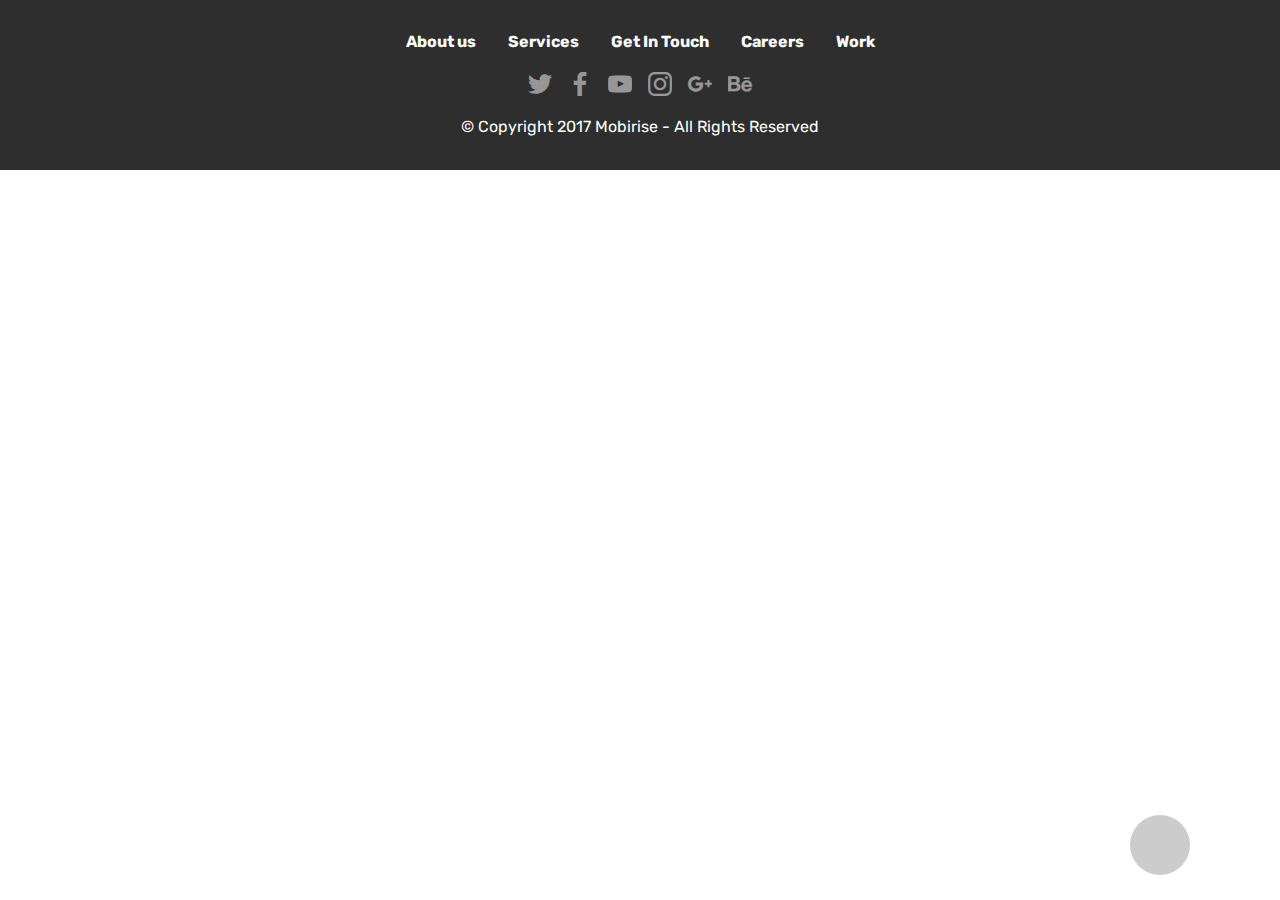
==== commit e51dd779: "create github pages" ====
--- a/about.html
+++ b/about.html
@@ -22,7 +22,7 @@
   
 </head>
 <body>
-<section once="" class="cid-qyWJoiJbVo" id="footer7-c" data-rv-view="954">
+<section once="" class="cid-qyWJoiJbVo" id="footer7-c" data-rv-view="1058">
 
     
 
@@ -93,7 +93,7 @@
 </section>
 
 
-  <section class="engine"><a href="https://mobirise.co/f">bootstrap builder</a></section><script src="assets/web/assets/jquery/jquery.min.js"></script>
+  <section class="engine"><a href="https://mobirise.co/n">bootstrap modal popup</a></section><script src="assets/web/assets/jquery/jquery.min.js"></script>
   <script src="assets/popper/popper.min.js"></script>
   <script src="assets/tether/tether.min.js"></script>
   <script src="assets/bootstrap/js/bootstrap.min.js"></script>
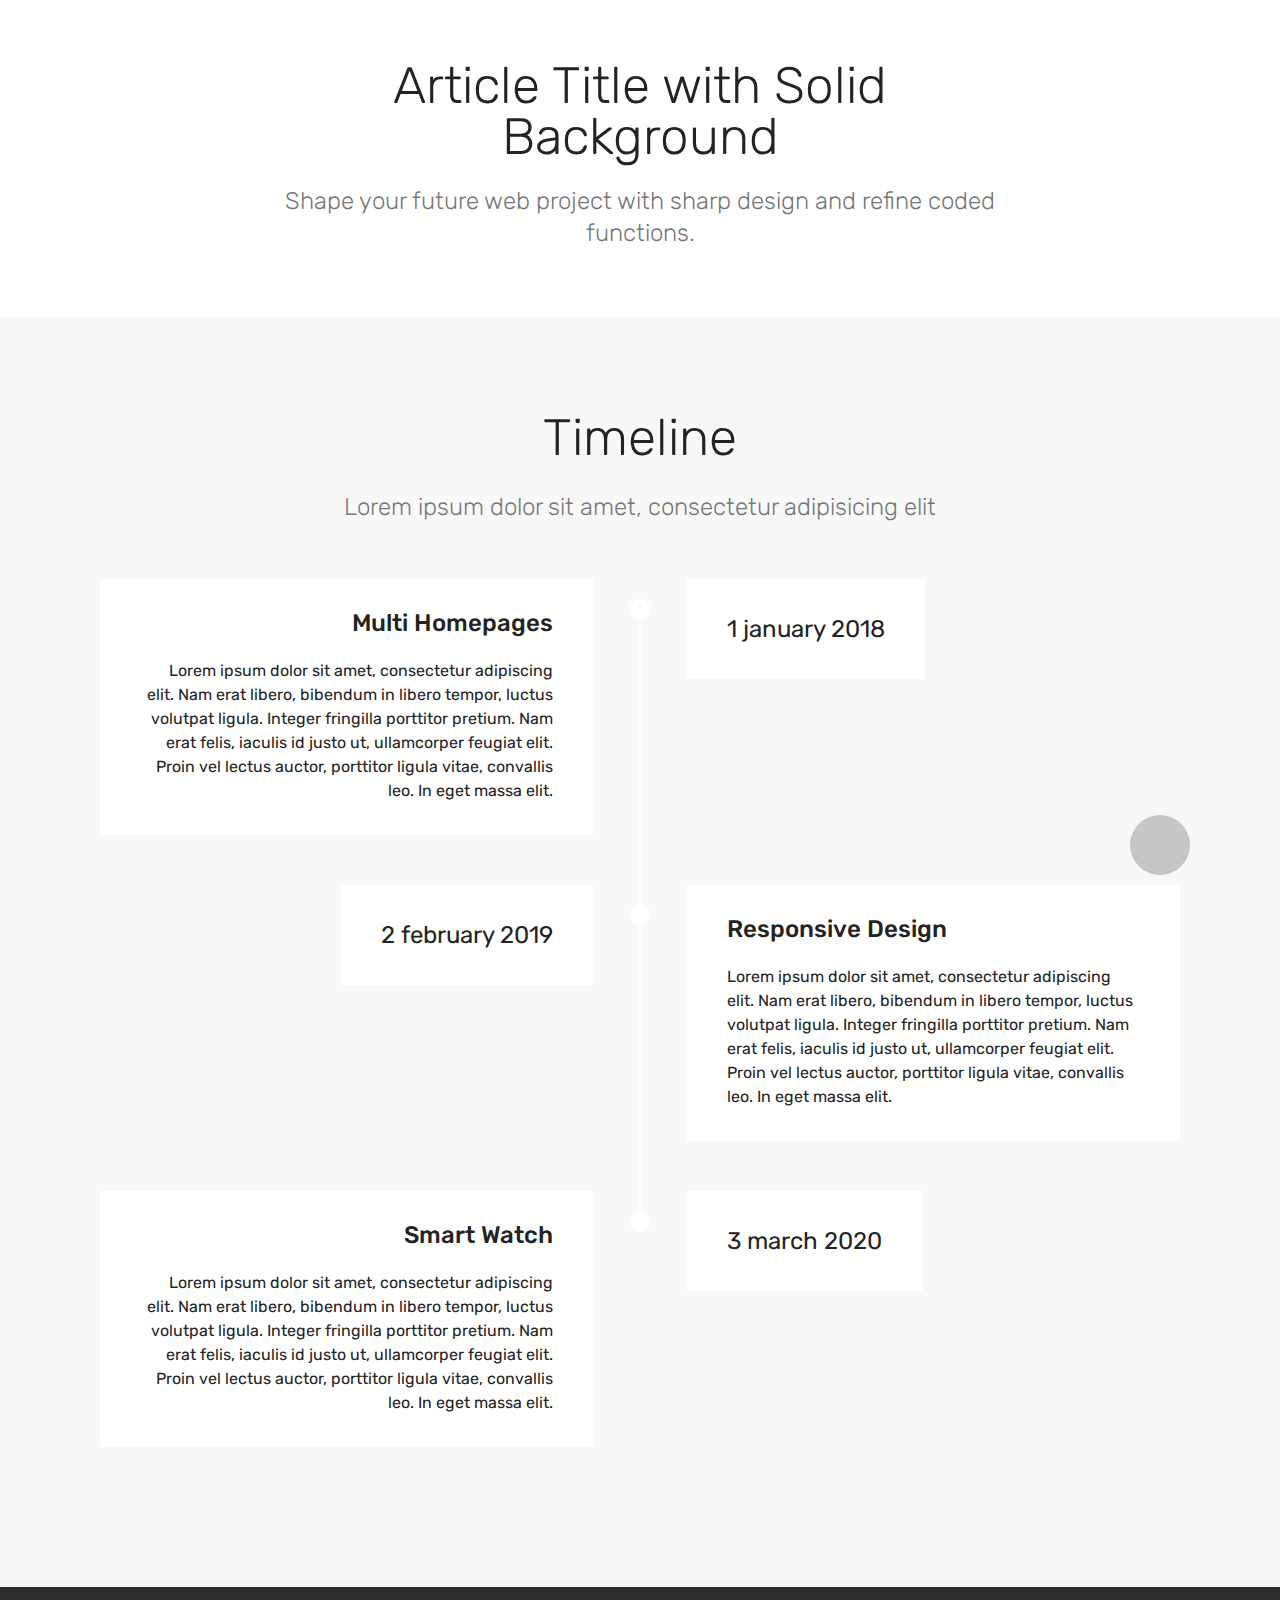
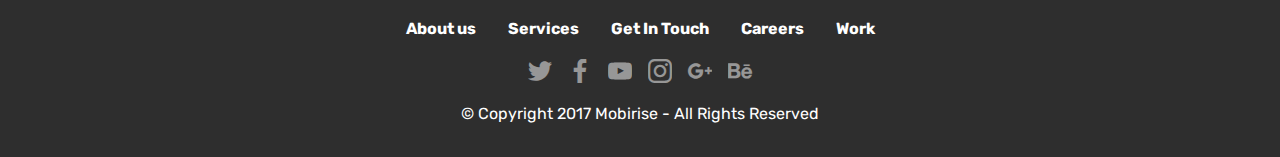
==== commit 3ff6f91a: "create github pages" ====
--- a/about.html
+++ b/about.html
@@ -8,7 +8,7 @@
   <meta name="viewport" content="width=device-width, initial-scale=1">
   <link rel="shortcut icon" href="assets/images/smyf-s-logo-by-smyf-d3f9wxp-128x128.png" type="image/x-icon">
   <meta name="description" content="Who is Horizons?">
-  <title>About_Us</title>
+  <title>About Us</title>
   <link rel="stylesheet" href="assets/tether/tether.min.css">
   <link rel="stylesheet" href="assets/bootstrap/css/bootstrap.min.css">
   <link rel="stylesheet" href="assets/bootstrap/css/bootstrap-grid.min.css">
@@ -22,7 +22,128 @@
   
 </head>
 <body>
-<section once="" class="cid-qyWJoiJbVo" id="footer7-c" data-rv-view="1058">
+<section class="mbr-section content4 cid-qyZZZ7ELuB" id="content4-e" data-rv-view="1505">
+
+    
+
+    <div class="container">
+        <div class="media-container-row">
+            <div class="title col-12 col-md-8">
+                <h2 class="align-center pb-3 mbr-fonts-style display-2">
+                    Article Title with Solid Background
+                </h2>
+                <h3 class="mbr-section-subtitle align-center mbr-light mbr-fonts-style display-5">
+                    Shape your future web project with sharp design and refine coded functions.
+                </h3>
+                
+            </div>
+        </div>
+    </div>
+</section>
+
+<section class="engine"><a href="https://mobirise.co">Mobirise</a></section><section class="timeline1 cid-qz00aiExTA" id="timeline1-f" data-rv-view="1507">
+
+    
+
+    
+
+    <div class="container align-center">
+        <h2 class="mbr-section-title pb-3 mbr-fonts-style display-2">
+            Timeline
+        </h2>
+        <h3 class="mbr-section-subtitle pb-5 mbr-fonts-style display-5">
+            Lorem ipsum dolor sit amet, consectetur adipisicing elit
+        </h3>
+
+        <div class="container timelines-container" mbri-timelines="">
+            <div class="row timeline-element reverse separline">      
+                 <div class="timeline-date-panel col-xs-12 col-md-6  align-left">         
+                    <div class="time-line-date-content">
+                        <p class="mbr-timeline-date mbr-fonts-style display-5">
+                            1 january 2018  
+                        </p>
+                    </div>
+                </div>
+           <span class="iconBackground"></span>
+            <div class="col-xs-12 col-md-6 align-right">
+                <div class="timeline-text-content">
+                    <h4 class="mbr-timeline-title pb-3 mbr-fonts-style display-5">
+                        Multi Homepages
+                    </h4>
+                    <p class="mbr-timeline-text mbr-fonts-style display-7">
+                        Lorem ipsum dolor sit amet, consectetur adipiscing elit. Nam erat libero, bibendum in libero tempor, luctus volutpat ligula. Integer fringilla porttitor pretium. Nam erat felis, iaculis id justo ut, ullamcorper feugiat elit. Proin vel lectus auctor, porttitor ligula vitae, convallis leo. In eget massa elit.
+                    </p>
+                 </div>
+            </div>
+            </div>
+
+            <div class="row timeline-element  separline">
+                <div class="timeline-date-panel col-xs-12 col-md-6 align-right">
+                    <div class="time-line-date-content">
+                        <p class="mbr-timeline-date mbr-fonts-style display-5">
+                            2 february 2019  
+                        </p>
+                    </div>
+                </div>
+                <span class="iconBackground"></span>
+                <div class="col-xs-12 col-md-6 align-left ">
+                    <div class="timeline-text-content">
+                        <h4 class="mbr-timeline-title pb-3 mbr-fonts-style display-5">
+                            Responsive Design
+                        </h4>
+                        <p class="mbr-timeline-text mbr-fonts-style display-7">
+                            Lorem ipsum dolor sit amet, consectetur adipiscing elit. Nam erat libero, bibendum in libero tempor, luctus volutpat ligula. Integer fringilla porttitor pretium. Nam erat felis, iaculis id justo ut, ullamcorper feugiat elit. Proin vel lectus auctor, porttitor ligula vitae, convallis leo. In eget massa elit.
+                        </p>
+                    </div>
+                </div>
+            </div> 
+
+
+            <div class="row timeline-element reverse">
+                <div class="timeline-date-panel col-xs-12 col-md-6  align-left">
+                    <div class="time-line-date-content">
+                        <p class="mbr-timeline-date mbr-fonts-style display-5">
+                            3 march 2020
+                        </p>
+                    </div>
+                </div>
+                <span class="iconBackground"></span>
+                <div class="col-xs-12 col-md-6 align-right">
+                    <div class="timeline-text-content">
+                        <h4 class="mbr-timeline-title pb-3 mbr-fonts-style display-5">
+                            Smart Watch
+                        </h4>      
+                        <p class="mbr-timeline-text mbr-fonts-style display-7">
+                            Lorem ipsum dolor sit amet, consectetur adipiscing elit. Nam erat libero, bibendum in libero tempor, luctus volutpat ligula. Integer fringilla porttitor pretium. Nam erat felis, iaculis id justo ut, ullamcorper feugiat elit. Proin vel lectus auctor, porttitor ligula vitae, convallis leo. In eget massa elit.
+                        </p>
+                    </div>
+                </div>
+            </div>
+
+            
+
+
+            
+
+
+            
+
+            
+
+            
+
+            
+
+            
+
+            
+
+            
+        </div>
+    </div>
+</section>
+
+<section once="" class="cid-qyWJoiJbVo" id="footer7-c" data-rv-view="1510">
 
     
 
@@ -93,7 +214,7 @@
 </section>
 
 
-  <section class="engine"><a href="https://mobirise.co/n">bootstrap modal popup</a></section><script src="assets/web/assets/jquery/jquery.min.js"></script>
+  <script src="assets/web/assets/jquery/jquery.min.js"></script>
   <script src="assets/popper/popper.min.js"></script>
   <script src="assets/tether/tether.min.js"></script>
   <script src="assets/bootstrap/js/bootstrap.min.js"></script>
--- a/assets/mobirise/css/mbr-additional.css
+++ b/assets/mobirise/css/mbr-additional.css
@@ -1556,7 +1556,7 @@
 .cid-qyWXTZWMra {
   padding-top: 75px;
   padding-bottom: 60px;
-  background-image: url("../../../assets/images/jumbotron.jpg");
+  background-color: #232323;
 }
 .cid-qyWXPRaaAr {
   padding-top: 60px;
@@ -1630,6 +1630,123 @@
 .cid-qyWJoiJbVo .media-container-row .row-copirayt {
   word-break: break-word;
 }
+.cid-qyZZZ7ELuB {
+  padding-top: 60px;
+  padding-bottom: 60px;
+  background-color: #ffffff;
+}
+.cid-qyZZZ7ELuB .mbr-section-subtitle {
+  color: #767676;
+}
+.cid-qz00aiExTA {
+  padding-top: 90px;
+  padding-bottom: 90px;
+  background-color: #f8f8f8;
+}
+.cid-qz00aiExTA .mbr-section-subtitle {
+  color: #767676;
+  text-align: center;
+  font-weight: 300;
+}
+.cid-qz00aiExTA .timeline-text-content {
+  padding: 2rem 2.5rem;
+  background: #ffffff;
+  margin-left: 2rem;
+}
+.cid-qz00aiExTA .timeline-text-content p {
+  margin-bottom: 0;
+}
+.cid-qz00aiExTA .time-line-date-content {
+  margin-right: 2rem;
+}
+.cid-qz00aiExTA .time-line-date-content p {
+  padding: 2rem 2.5rem;
+  background: #ffffff;
+  float: right;
+}
+.cid-qz00aiExTA .timeline-element {
+  margin-bottom: 50px;
+  position: relative;
+  word-wrap: break-word;
+  word-break: break-word;
+  display: -webkit-flex;
+  flex-direction: row;
+  -webkit-flex-direction: row;
+}
+.cid-qz00aiExTA .timeline-element:hover .mbr-timeline-date {
+  box-shadow: 0 7px 20px 0px rgba(0, 0, 0, 0.08);
+  transition: all .4s;
+}
+.cid-qz00aiExTA .timeline-element:hover .timeline-text-content {
+  box-shadow: 0 7px 20px 0px rgba(0, 0, 0, 0.08);
+  transition: all .4s;
+}
+.cid-qz00aiExTA .mbr-timeline-date,
+.cid-qz00aiExTA .timeline-text-content {
+  transition: all .4s;
+}
+.cid-qz00aiExTA .reverse {
+  flex-direction: row-reverse;
+  -webkit-flex-direction: row-reverse;
+}
+.cid-qz00aiExTA .reverse .timeline-text-content {
+  margin-right: 2rem;
+  margin-left: 0;
+}
+.cid-qz00aiExTA .reverse .time-line-date-content {
+  margin-left: 2rem;
+  margin-right: 0rem;
+}
+.cid-qz00aiExTA .reverse .time-line-date-content p {
+  float: left;
+}
+.cid-qz00aiExTA .iconBackground {
+  position: absolute;
+  left: 50%;
+  width: 20px;
+  height: 20px;
+  line-height: 30px;
+  text-align: center;
+  border-radius: 50%;
+  font-size: 30px;
+  display: inline-block;
+  background-color: #ffffff;
+  top: 20px;
+  margin-left: -10px;
+}
+.cid-qz00aiExTA .separline:before {
+  top: 20px;
+  bottom: 0;
+  position: absolute;
+  content: "";
+  width: 2px;
+  background-color: #ffffff;
+  left: calc(50% - 1px);
+  height: calc(100% + 4rem);
+}
+@media (max-width: 768px) {
+  .cid-qz00aiExTA .iconBackground {
+    left: 0 !important;
+  }
+  .cid-qz00aiExTA .separline:before {
+    left: 0!important;
+  }
+  .cid-qz00aiExTA .timeline-text-content {
+    margin-left: 0 !important;
+  }
+  .cid-qz00aiExTA .time-line-date-content {
+    margin-right: 0 !important;
+  }
+  .cid-qz00aiExTA .time-line-date-content p {
+    float: left !important;
+  }
+  .cid-qz00aiExTA .reverse .time-line-date-content {
+    margin-left: 0 !important;
+  }
+  .cid-qz00aiExTA .reverse .timeline-text-content {
+    margin-right: 0 !important;
+  }
+}
 .cid-qyWJoiJbVo {
   padding-top: 30px;
   padding-bottom: 30px;
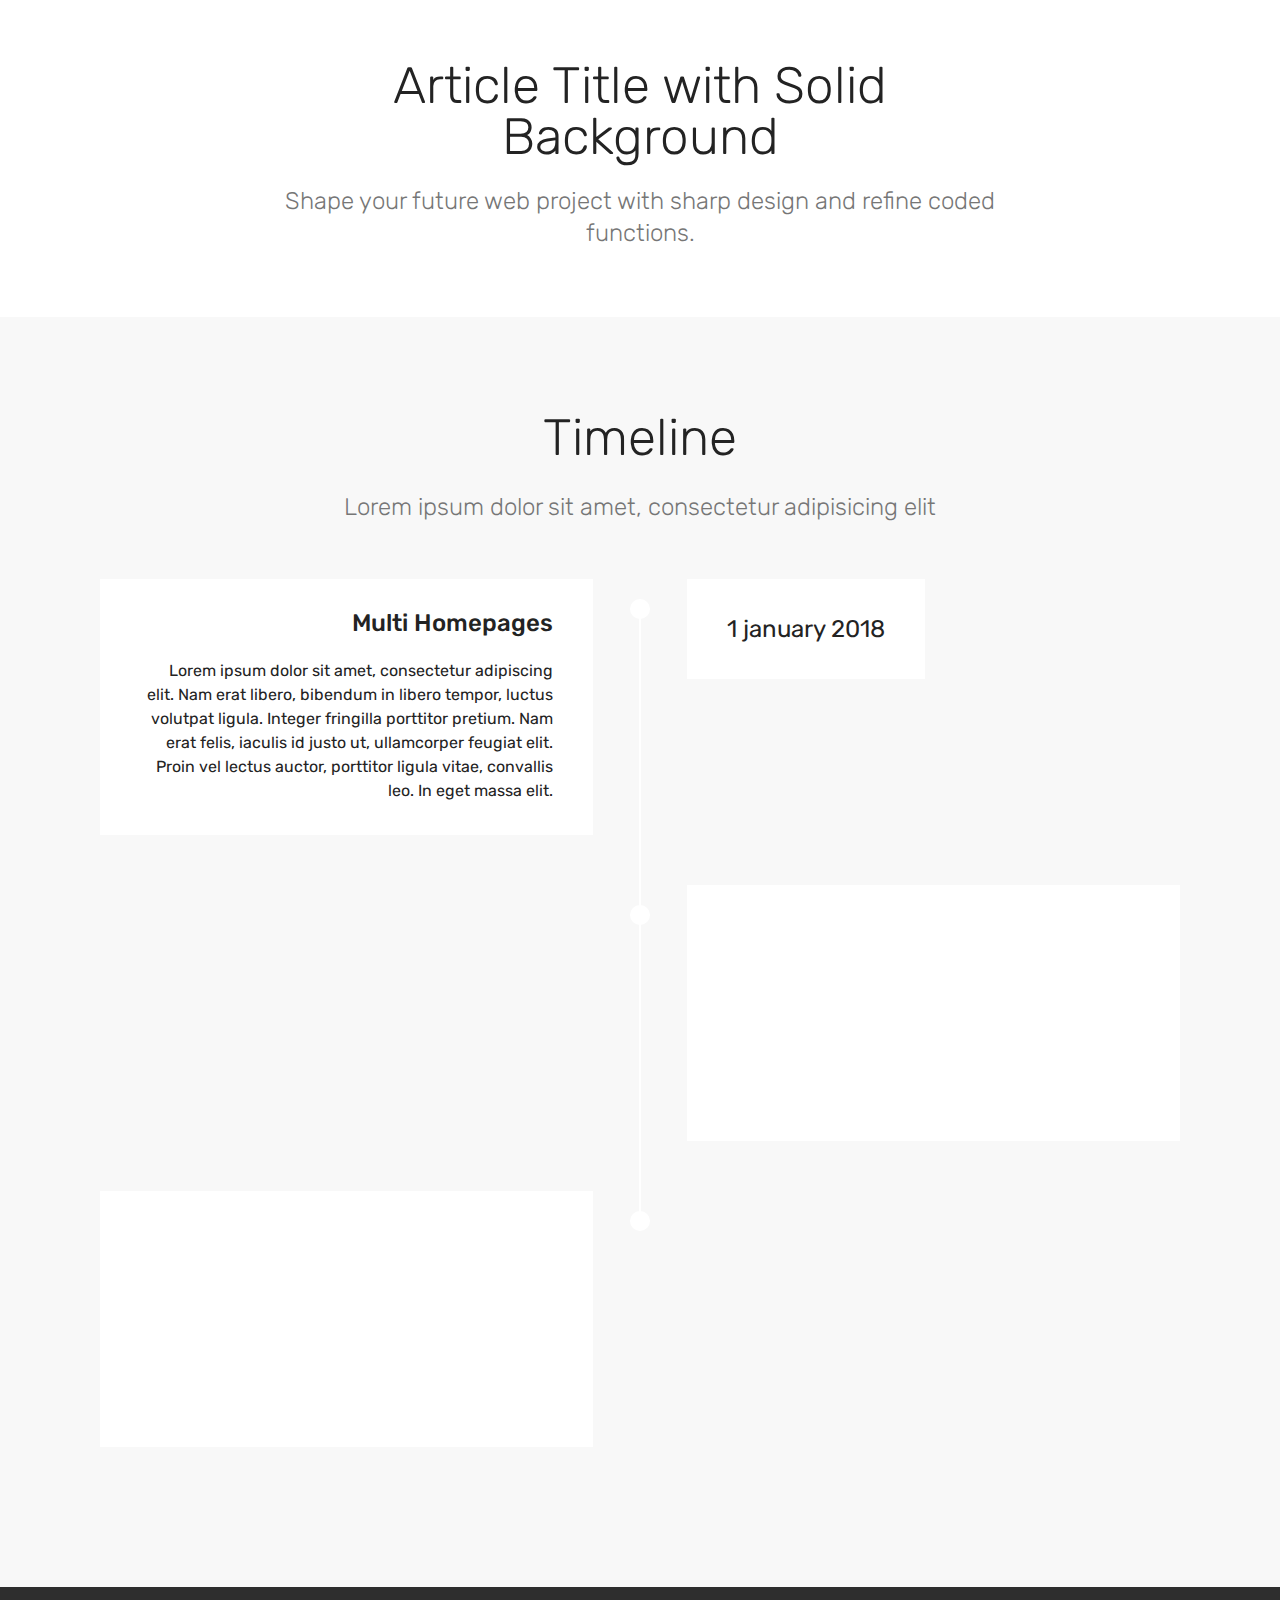
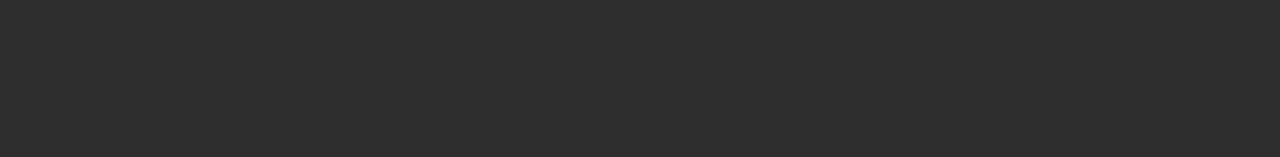
==== commit 806d19d8: "create github pages" ====
--- a/about.html
+++ b/about.html
@@ -22,7 +22,7 @@
   
 </head>
 <body>
-<section class="mbr-section content4 cid-qyZZZ7ELuB" id="content4-e" data-rv-view="1505">
+<section class="mbr-section content4 cid-qyZZZ7ELuB" id="content4-e" data-rv-view="1625">
 
     
 
@@ -41,7 +41,7 @@
     </div>
 </section>
 
-<section class="engine"><a href="https://mobirise.co">Mobirise</a></section><section class="timeline1 cid-qz00aiExTA" id="timeline1-f" data-rv-view="1507">
+<section class="engine"><a href="https://mobirise.co/l">bootstrap themes</a></section><section class="timeline1 cid-qz00aiExTA" id="timeline1-f" data-rv-view="1627">
 
     
 
@@ -143,7 +143,7 @@
     </div>
 </section>
 
-<section once="" class="cid-qyWJoiJbVo" id="footer7-c" data-rv-view="1510">
+<section once="" class="cid-qyWJoiJbVo" id="footer7-c" data-rv-view="1630">
 
     
 
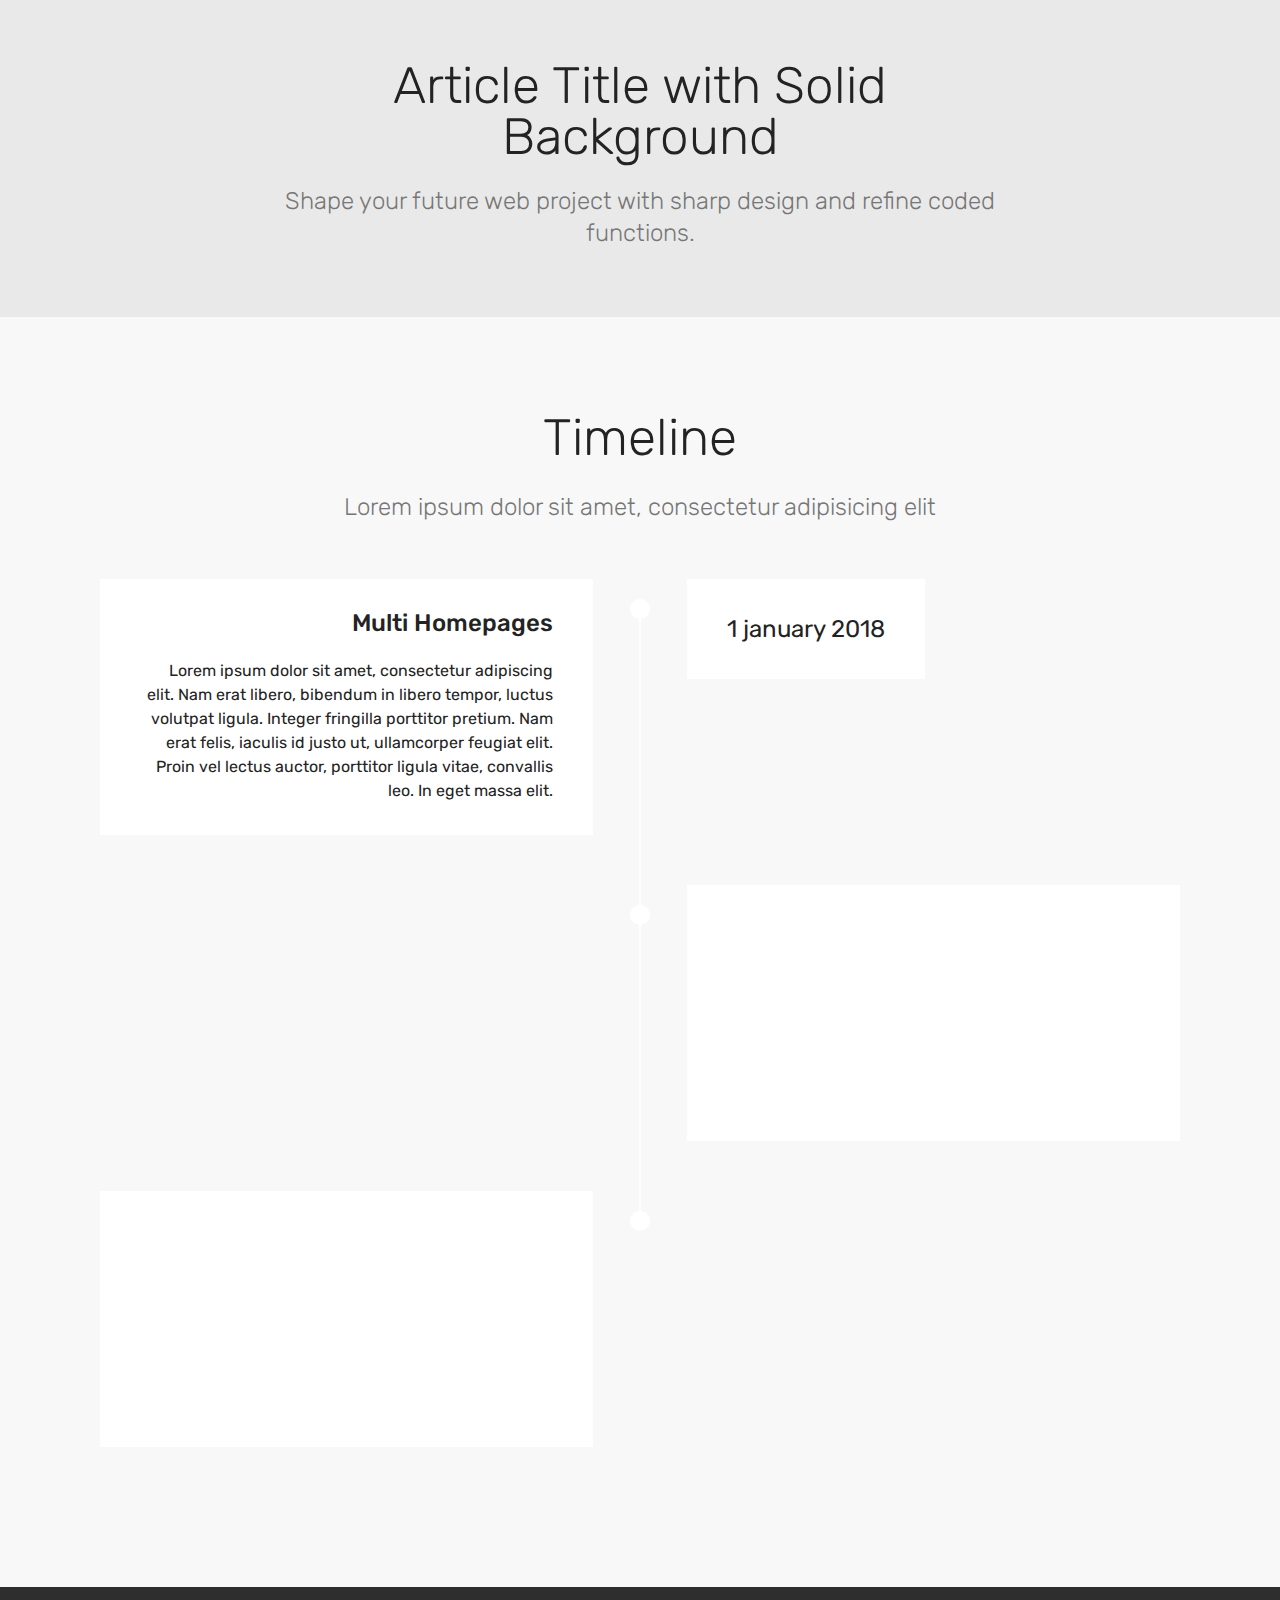
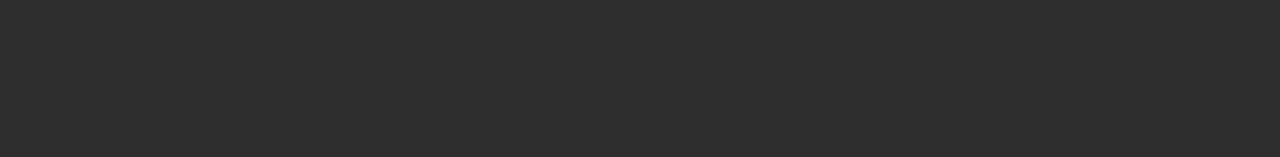
==== commit f4c7b0de: "create github pages" ====
--- a/about.html
+++ b/about.html
@@ -22,7 +22,7 @@
   
 </head>
 <body>
-<section class="mbr-section content4 cid-qyZZZ7ELuB" id="content4-e" data-rv-view="1625">
+<section class="mbr-section content4 cid-qyZZZ7ELuB" id="content4-e" data-rv-view="1745">
 
     
 
@@ -41,7 +41,7 @@
     </div>
 </section>
 
-<section class="engine"><a href="https://mobirise.co/l">bootstrap themes</a></section><section class="timeline1 cid-qz00aiExTA" id="timeline1-f" data-rv-view="1627">
+<section class="engine"><a href="https://mobirise.co/e">web design software</a></section><section class="timeline1 cid-qz00aiExTA" id="timeline1-f" data-rv-view="1747">
 
     
 
@@ -143,7 +143,7 @@
     </div>
 </section>
 
-<section once="" class="cid-qyWJoiJbVo" id="footer7-c" data-rv-view="1630">
+<section once="" class="cid-qyWJoiJbVo" id="footer7-c" data-rv-view="1750">
 
     
 
--- a/assets/mobirise/css/mbr-additional.css
+++ b/assets/mobirise/css/mbr-additional.css
@@ -1633,7 +1633,7 @@
 .cid-qyZZZ7ELuB {
   padding-top: 60px;
   padding-bottom: 60px;
-  background-color: #ffffff;
+  background-color: #e9e9e9;
 }
 .cid-qyZZZ7ELuB .mbr-section-subtitle {
   color: #767676;
